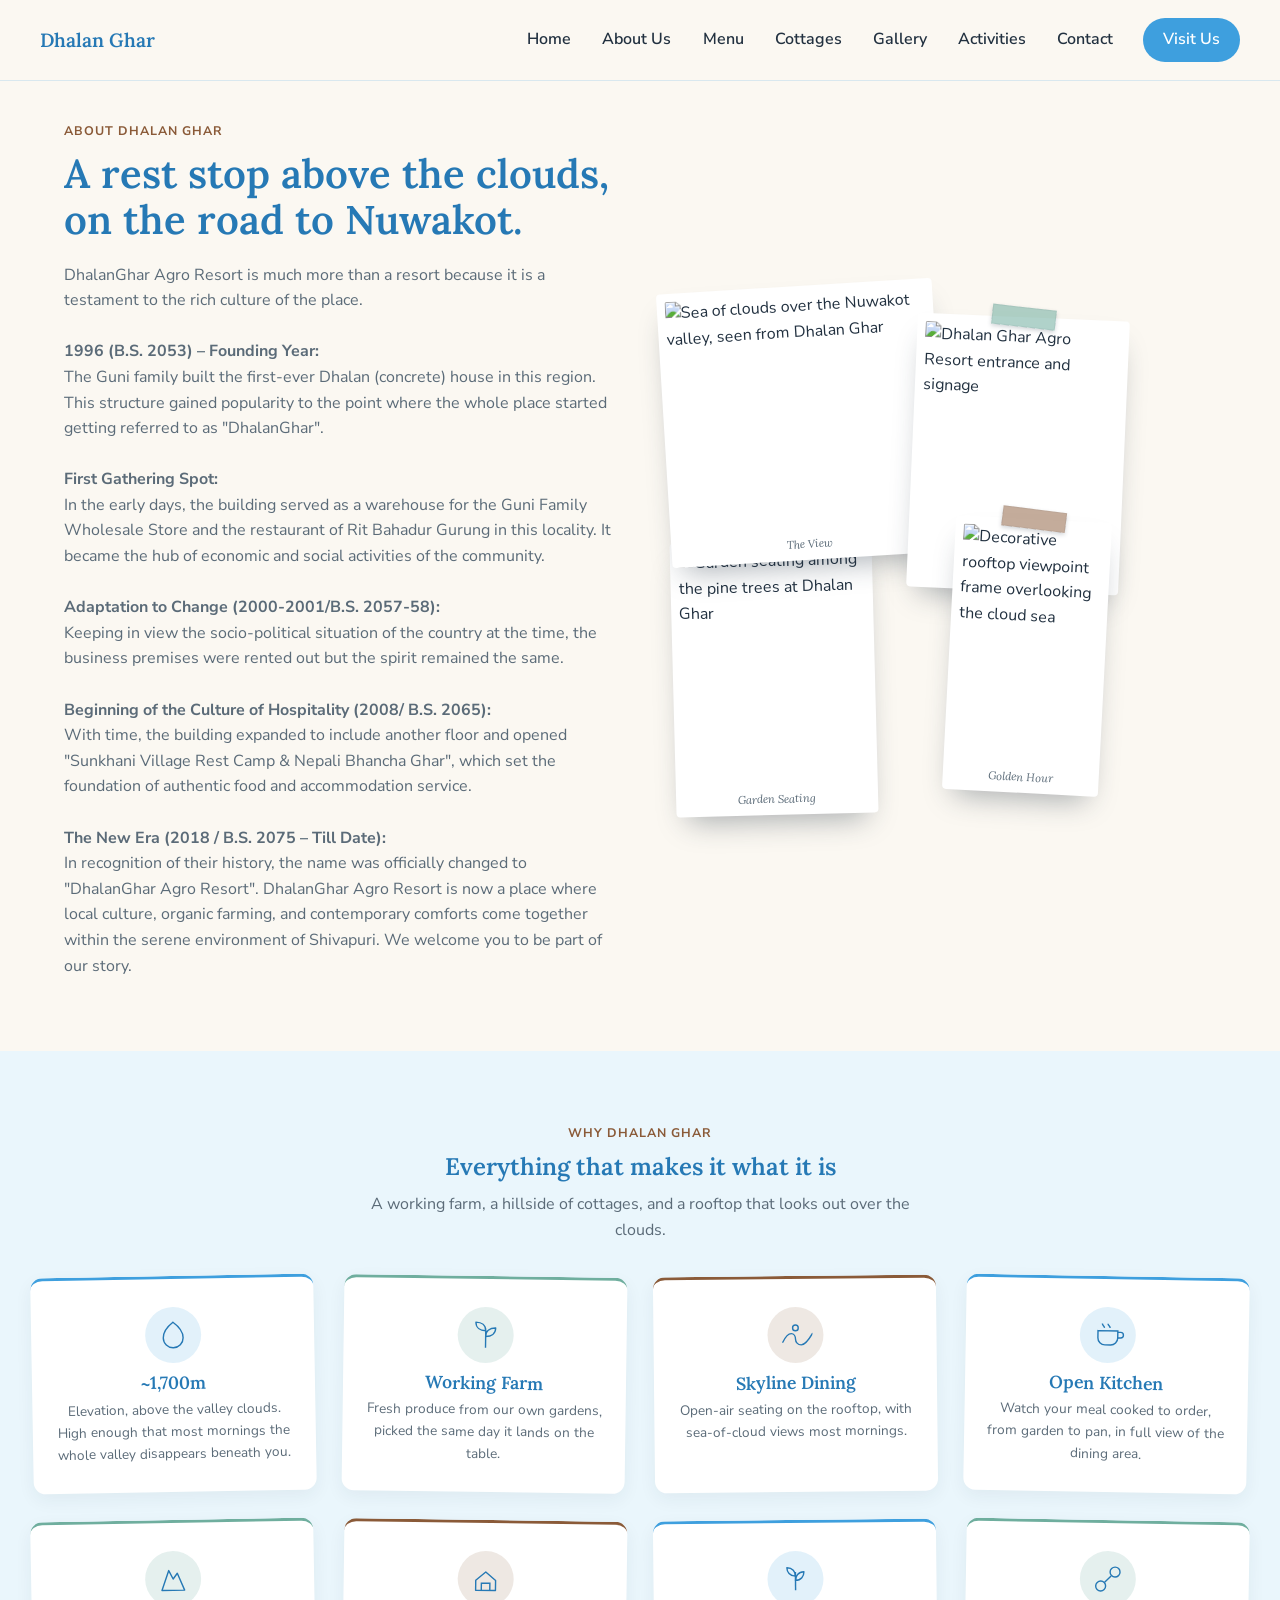
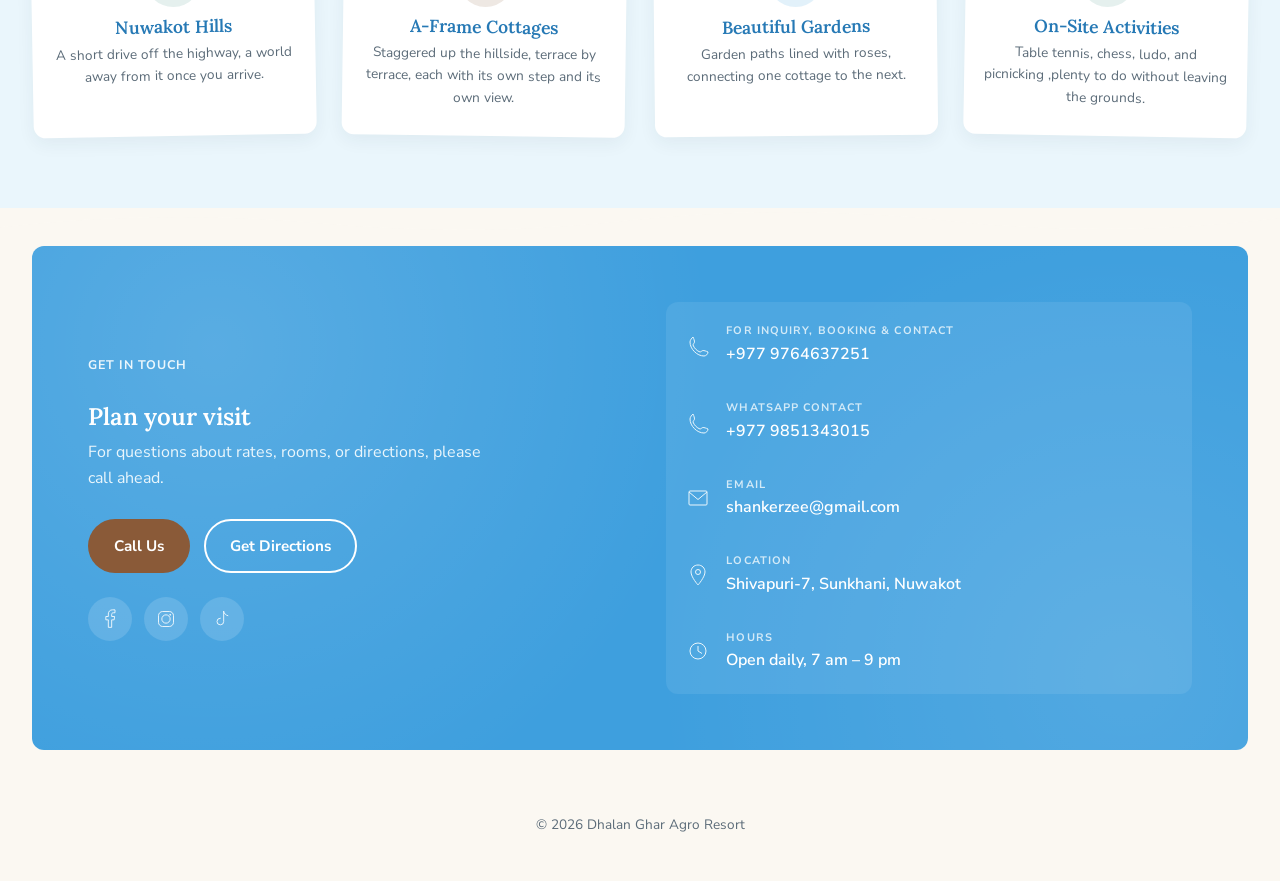
==== index_about.html @ e4ac4d20 "Add files via upload" ====
<!DOCTYPE html>
<html lang="en">
<head>
<meta charset="UTF-8">
<meta name="viewport" content="width=device-width, initial-scale=1.0">
<title>Dhalan Ghar Agro Resort</title>
<link rel="preconnect" href="https://fonts.googleapis.com">
<link rel="preconnect" href="https://fonts.gstatic.com" crossorigin>
<link href="https://fonts.googleapis.com/css2?family=Lora:ital,wght@0,500;0,600;1,500&family=Nunito+Sans:wght@400;500;600;700&display=swap" rel="stylesheet">
<link rel="stylesheet" href="style.css">
</head>
<body>

<header class="nav">
  <a href="index.html" class="nav__mark">Dhalan Ghar</a>

  <button class="nav__toggle" id="navToggle" aria-label="Toggle menu" aria-expanded="false" aria-controls="navLinks">
    <span></span><span></span><span></span>
  </button>

  <nav class="nav__links" id="navLinks">
   <a href="index.html">Home</a>
    <a href="index_about.html">About Us</a>
    <a href="index_menu.html">Menu</a>
    <a href="index_Cottages.html">Cottages</a>
    <a href="index_gallery.html">Gallery</a>
    <a href="index_act.html">Activities</a>
    <a href="index_contact.html">Contact</a>
    <a href="#contact" class="nav__cta">Visit Us</a>
  </nav>
</header>

<main id="top">

  <!-- ABOUT HERO -->
<section class="about-hero">
    <div class="about-hero__grid">
      <div class="about-hero__text">
        <p class="eyebrow eyebrow--dark">About Dhalan Ghar</p>
        <h1>A rest stop above the clouds, on the road to Nuwakot.</h1>
        <p>
          DhalanGhar Agro Resort is much more than a resort because it is a testament to the rich culture of the place.
<br><br>
<b>1996 (B.S. 2053) – Founding Year:</b><br>
                The Guni family built the first-ever Dhalan (concrete) house in this region. This structure gained popularity to the point where the whole place started getting referred to as "DhalanGhar".
<br><br>
<b>First Gathering Spot: </b><br>
                In the early days, the building served as a warehouse for the Guni Family Wholesale Store and the restaurant of Rit Bahadur Gurung in this locality. It became the hub of economic and social activities of the community.
<br><br>
<b>Adaptation to Change (2000-2001/B.S. 2057-58):</b><br>
                 Keeping in view the socio-political situation of the country at the time, the business premises were rented out but the spirit remained the same.
<br><br>
<b>Beginning of the Culture of Hospitality (2008/ B.S. 2065):</b><br>

                With time, the building expanded to include another floor and opened "Sunkhani Village Rest Camp & Nepali Bhancha Ghar", which set the foundation of authentic food and accommodation service.
<br><br>
<b>The New Era (2018 / B.S. 2075 – Till Date):</b><br>
In recognition of their history, the name was officially changed to "DhalanGhar Agro Resort".
DhalanGhar Agro Resort is now a place where local culture, organic farming, and contemporary comforts come together within the serene environment of Shivapuri. We welcome you to be part of our story.<br>
        </p>
      </div>


      <div class="polaroid-stack">
        <figure class="polaroid polaroid--1">
          <img src="images/about/hero-cloudsea.jpeg" alt="Sea of clouds over the Nuwakot valley, seen from Dhalan Ghar">
          <figcaption>The View</figcaption>
        </figure>
        <figure class="polaroid polaroid--2">
          <span class="polaroid__tape" aria-hidden="true"></span>
          <img src="images/about/entrance-signage.jpeg" alt="Dhalan Ghar Agro Resort entrance and signage">
          <figcaption>Since 2012</figcaption>
        </figure>
        <figure class="polaroid polaroid--3">
          <img src="images/about/garden-dining.jpeg" alt="Garden seating among the pine trees at Dhalan Ghar">
          <figcaption>Garden Seating</figcaption>
        </figure>
        <figure class="polaroid polaroid--4">
          <span class="polaroid__tape polaroid__tape--alt" aria-hidden="true"></span>
          <img src="images/about/rooftop-frame.jpeg" alt="Decorative rooftop viewpoint frame overlooking the cloud sea">
          <figcaption>Golden Hour</figcaption>
        </figure>
      </div>
    </div>
  </section>

  <!-- HIGHLIGHTS -->
  <section class="about-highlights">
    <div class="section__head">
      <p class="eyebrow eyebrow--dark">Why Dhalan Ghar</p>
      <h2>Everything that makes it what it is</h2>
      <p>A working farm, a hillside of cottages, and a rooftop that looks out over the clouds.</p>
    </div>
    <div class="about-highlights__grid">
      <div class="about-highlight" style="transform: rotate(-1deg); border-top: 3px solid var(--sky);">
        <div style="width: 56px; height: 56px; border-radius: 50%; background: rgba(62,159,222,0.15); display: flex; align-items: center; justify-content: center; margin: 0 auto 0.6rem;">
        <svg viewBox="0 0 48 48" style="margin: 0;"><path d="M24 6c8 6 14 14 14 22a14 14 0 0 1-28 0c0-8 6-16 14-22z" fill="none" stroke="currentColor" stroke-width="2"/></svg>
        </div>
        <h3>~1,700m</h3>
        <p>Elevation, above the valley clouds. High enough that most mornings the whole valley disappears beneath you.</p>
      </div>
      <div class="about-highlight" style="transform: rotate(0.8deg); border-top: 3px solid var(--mint);">
        <div style="width: 56px; height: 56px; border-radius: 50%; background: rgba(111,174,158,0.18); display: flex; align-items: center; justify-content: center; margin: 0 auto 0.6rem;">
        <svg viewBox="0 0 48 48" style="margin: 0;"><path d="M24 42V18M24 18c0-8-6-12-14-12 0 8 6 12 14 12zM24 26c0-8 6-12 14-12 0 8-6 12-14 12z" fill="none" stroke="currentColor" stroke-width="2" stroke-linejoin="round"/></svg>
        </div>
        <h3>Working Farm</h3>
        <p>Fresh produce from our own gardens, picked the same day it lands on the table.</p>
      </div>
      <div class="about-highlight" style="transform: rotate(-0.6deg); border-top: 3px solid var(--wood);">
        <div style="width: 56px; height: 56px; border-radius: 50%; background: rgba(138,90,56,0.14); display: flex; align-items: center; justify-content: center; margin: 0 auto 0.6rem;">
        <svg viewBox="0 0 48 48" style="margin: 0;"><path d="M6 34c4-8 8-12 12-12s6 4 6 8 3 8 8 8 10-6 16-16" fill="none" stroke="currentColor" stroke-width="2" stroke-linecap="round"/><circle cx="24" cy="14" r="4" fill="none" stroke="currentColor" stroke-width="2"/></svg>
        </div>
        <h3>Skyline Dining</h3>
        <p>Open-air seating on the rooftop, with sea-of-cloud views most mornings.</p>
      </div>
      <div class="about-highlight" style="transform: rotate(1deg); border-top: 3px solid var(--sky);">
        <div style="width: 56px; height: 56px; border-radius: 50%; background: rgba(62,159,222,0.15); display: flex; align-items: center; justify-content: center; margin: 0 auto 0.6rem;">
        <svg viewBox="0 0 48 48" style="margin: 0;"><path d="M10 18h28v10a10 10 0 0 1-10 10h-8a10 10 0 0 1-10-10V18z" fill="none" stroke="currentColor" stroke-width="2"/><path d="M38 20h4a4 4 0 0 1 0 8h-4" fill="none" stroke="currentColor" stroke-width="2"/><path d="M16 8c0 3 3 3 3 6M24 8c0 3 3 3 3 6" stroke="currentColor" stroke-width="2" fill="none"/></svg>
        </div>
        <h3>Open Kitchen</h3>
        <p>Watch your meal cooked to order, from garden to pan, in full view of the dining area.</p>
      </div>
      <div class="about-highlight" style="transform: rotate(-1deg); border-top: 3px solid var(--mint);">
        <div style="width: 56px; height: 56px; border-radius: 50%; background: rgba(111,174,158,0.18); display: flex; align-items: center; justify-content: center; margin: 0 auto 0.6rem;">
        <svg viewBox="0 0 48 48" style="margin: 0;"><path d="M8 40 L18 12 L24 24 L30 16 L40 40z" fill="none" stroke="currentColor" stroke-width="2" stroke-linejoin="round"/></svg>
        </div>
        <h3>Nuwakot Hills</h3>
        <p>A short drive off the highway, a world away from it once you arrive.</p>
      </div>
      <div class="about-highlight" style="transform: rotate(0.8deg); border-top: 3px solid var(--wood);">
        <div style="width: 56px; height: 56px; border-radius: 50%; background: rgba(138,90,56,0.14); display: flex; align-items: center; justify-content: center; margin: 0 auto 0.6rem;">
        <svg viewBox="0 0 48 48" style="margin: 0;"><path d="M10 40V26L24 14l14 12v14z" fill="none" stroke="currentColor" stroke-width="2" stroke-linejoin="round"/><path d="M18 40v-10h12v10" fill="none" stroke="currentColor" stroke-width="2"/></svg>
        </div>
        <h3>A-Frame Cottages</h3>
        <p>Staggered up the hillside, terrace by terrace, each with its own step and its own view.</p>
      </div>
      <div class="about-highlight" style="transform: rotate(-0.6deg); border-top: 3px solid var(--sky);">
        <div style="width: 56px; height: 56px; border-radius: 50%; background: rgba(62,159,222,0.15); display: flex; align-items: center; justify-content: center; margin: 0 auto 0.6rem;">
        <svg viewBox="0 0 48 48" style="margin: 0;"><path d="M24 40c0-10 0-18 0-26" fill="none" stroke="currentColor" stroke-width="2"/><path d="M24 20c-8 0-12-6-12-12 8 0 12 6 12 12zM24 26c8 0 12-6 12-12-8 0-12 6-12 12z" fill="none" stroke="currentColor" stroke-width="2" stroke-linejoin="round"/></svg>
        </div>
        <h3>Beautiful Gardens</h3>
        <p>Garden paths lined with roses, connecting one cottage to the next.</p>
      </div>
      <div class="about-highlight" style="transform: rotate(1deg); border-top: 3px solid var(--mint);">
        <div style="width: 56px; height: 56px; border-radius: 50%; background: rgba(111,174,158,0.18); display: flex; align-items: center; justify-content: center; margin: 0 auto 0.6rem;">
        <svg viewBox="0 0 48 48" style="margin: 0;"><circle cx="14" cy="34" r="7" fill="none" stroke="currentColor" stroke-width="2"/><circle cx="34" cy="14" r="7" fill="none" stroke="currentColor" stroke-width="2"/><line x1="19.5" y1="28.5" x2="28.5" y2="19.5" stroke="currentColor" stroke-width="2"/></svg>
        </div>
        <h3>On-Site Activities</h3>
        <p>Table tennis, chess, ludo, and picnicking ,plenty to do without leaving the grounds.</p>
      </div>
    </div>
  </section>

  <!-- FEATURE -->
  

  <div class="divider" aria-hidden="true">
    <svg viewBox="0 0 1200 60" preserveAspectRatio="none">
      <path d="M0,60 L0,32 Q150,4 300,26 Q450,48 600,20 Q750,-4 900,24 Q1050,48 1200,18 L1200,60 Z"/>
    </svg>
  </div>

  <!-- CONTACT -->
 <section class="contact" id="contact">
    <div class="contact__inner">
      <div class="contact__intro">
        <p class="eyebrow">Get in Touch</p>
        <h2>Plan your visit</h2>
        <p>For questions about rates, rooms, or directions, please call ahead.</p>
        <div class="contact__ctas">
          <a href="tel:+9779764637251" class="btn btn--primary">Call Us</a>
          <a href="https://www.google.com/maps/search/?api=1&query=Dhalan+Ghar+Agro+Resort+Nuwakot+Nepal" class="btn btn--secondary" target="_blank" rel="noopener">Get Directions</a>
        </div>
        <div class="contact__socials">
          <a class="contact__social" href="https://www.facebook.com/p/DhalanGhar-Agro-Resort-100063863842197/" target="_blank" rel="noopener" aria-label="Facebook">
            <svg viewBox="0 0 48 48"><path d="M28 44V26h6l1-8h-7v-5c0-2 1-4 4-4h4V2h-6c-6 0-10 4-10 10v6h-6v8h6v18z" fill="none" stroke="currentColor" stroke-width="2" stroke-linejoin="round"/></svg>
          </a>
          <a class="contact__social" href="https://www.instagram.com/dhalangharagroresort/" target="_blank" rel="noopener" aria-label="Instagram">
            <svg viewBox="0 0 48 48"><rect x="6" y="6" width="36" height="36" rx="10" fill="none" stroke="currentColor" stroke-width="2"/><circle cx="24" cy="24" r="10" fill="none" stroke="currentColor" stroke-width="2"/><circle cx="34" cy="14" r="2" fill="currentColor"/></svg>
          </a>
          <a class="contact__social" href="https://www.tiktok.com/@dhalanghar.agro.r" target="_blank" rel="noopener" aria-label="TikTok">
            <svg viewBox="0 0 48 48"><path d="M28 6v24a8 8 0 1 1-8-8" fill="none" stroke="currentColor" stroke-width="2" stroke-linecap="round"/><path d="M28 6c1 5 5 9 10 10" fill="none" stroke="currentColor" stroke-width="2" stroke-linecap="round"/></svg>
          </a>
        </div>
      </div>

      <div class="contact__details">
        <a class="contact__row" href="tel:+9779764637251">
          <svg viewBox="0 0 48 48"><path d="M14 8c2 4 3 8 3 10s-3 4-3 6c2 6 8 12 14 14 2 0 4-3 6-3s6 1 10 3c0 4-4 8-8 8-14 0-28-14-28-28 0-4 4-8 6-10z" fill="none" stroke="currentColor" stroke-width="2" stroke-linejoin="round"/></svg>
          <div><span>For inquiry, Booking & Contact</span>+977 9764637251</div>
        </a>
        <a class="contact__row" href="tel:+9779851343015">
          <svg viewBox="0 0 48 48"><path d="M14 8c2 4 3 8 3 10s-3 4-3 6c2 6 8 12 14 14 2 0 4-3 6-3s6 1 10 3c0 4-4 8-8 8-14 0-28-14-28-28 0-4 4-8 6-10z" fill="none" stroke="currentColor" stroke-width="2" stroke-linejoin="round"/></svg>
          <div><span>Whatsapp Contact</span>+977 9851343015</div>
        </a>
        <a class="contact__row" href="mailto:shankerzee@gmail.com">
          <svg viewBox="0 0 48 48"><rect x="6" y="10" width="36" height="28" rx="2" fill="none" stroke="currentColor" stroke-width="2"/><path d="M6 12l18 15L42 12" fill="none" stroke="currentColor" stroke-width="2"/></svg>
          <div><span>Email</span>shankerzee@gmail.com</div>
        </a>
        <div class="contact__row contact__row--static">
          <svg viewBox="0 0 48 48"><path d="M24 4c-8 0-14 6-14 14 0 10 14 26 14 26s14-16 14-26c0-8-6-14-14-14z" fill="none" stroke="currentColor" stroke-width="2"/><circle cx="24" cy="18" r="5" fill="none" stroke="currentColor" stroke-width="2"/></svg>
          <div><span>Location</span>Shivapuri-7, Sunkhani, Nuwakot</div>
        </div>
        <div class="contact__row contact__row--static">
          <svg viewBox="0 0 48 48"><circle cx="24" cy="24" r="16" fill="none" stroke="currentColor" stroke-width="2"/><path d="M24 14v10l8 5" fill="none" stroke="currentColor" stroke-width="2"/></svg>
          <div><span>Hours</span>Open daily, 7 am – 9 pm</div>
        </div>
      </div>
    </div>
  </section> 

</main>

<footer class="footer">
  <p>© 2026 Dhalan Ghar Agro Resort</p>
</footer>

<script src="script.js"></script>
</body>
</html>
---- style.css ----
/* =========================================================
   Dhalan Ghar — Homepage
   Palette lifted from the rooftop terrace photo: open sky
   blue, cloud white, mint-teal railings, warm wood tones.
   Mobile-first.
   ========================================================= */

:root {
  --sky: #3E9FDE;
  --sky-deep: #2679B5;
  --sky-pale: #EAF6FC;
  --mint: #6FAE9E;
  --mint-deep: #558C7E;
  --wood: #8A5A38;
  --cloud: #FFFFFF;
  --cream: #FBF8F2;
  --ink: #223140;
  --ink-soft: #5B6B78;
  --mist: #E7F1F0;

  --font-display: "Lora", serif;
  --font-body: "Nunito Sans", sans-serif;

  --radius: 12px;
  --gap: 1.5rem;
  --maxw: 76rem;
}

* { box-sizing: border-box; }

html { scroll-behavior: smooth; }

@media (prefers-reduced-motion: reduce) {
  html { scroll-behavior: auto; }
  * { animation-duration: 0.01ms !important; transition-duration: 0.01ms !important; }
}

body {
  margin: 0;
  background: var(--cream);
  color: var(--ink);
  font-family: var(--font-body);
  line-height: 1.6;
  -webkit-font-smoothing: antialiased;
}

img { max-width: 100%; display: block; }
a { color: inherit; }

h1, h2, h3 {
  font-family: var(--font-display);
  font-weight: 600;
  color: var(--sky-deep);
  margin: 0 0 0.5em;
  line-height: 1.15;
}

p { margin: 0 0 1em; color: var(--ink-soft); }

.eyebrow {
  font-family: var(--font-body);
  font-size: 0.78rem;
  font-weight: 700;
  letter-spacing: 0.08em;
  text-transform: uppercase;
  color: var(--mint-deep);
  margin: 0 0 0.6rem;
}

.eyebrow--dark { color: var(--wood); }

/* =========================================================
   Buttons — generous tap targets for mobile
   ========================================================= */

.btn {
  display: inline-flex;
  align-items: center;
  justify-content: center;
  min-height: 48px;
  padding: 0.8rem 1.5rem;
  border-radius: 999px;
  font-family: var(--font-body);
  font-weight: 700;
  font-size: 0.95rem;
  text-decoration: none;
  border: 2px solid transparent;
  cursor: pointer;
  transition: transform 0.18s ease, background 0.18s ease, border-color 0.18s ease, color 0.18s ease;
}

.btn--primary {
  background: var(--sky);
  color: var(--cloud);
}
.btn--primary:hover { background: var(--sky-deep); transform: translateY(-2px); }

.btn--secondary {
  background: transparent;
  color: var(--sky-deep);
  border-color: var(--sky);
}
.btn--secondary:hover { background: var(--sky); color: var(--cloud); }

/* =========================================================
   Nav — mobile-first (stacked drawer), expands at desktop
   ========================================================= */

.nav {
  position: sticky;
  top: 0;
  z-index: 50;
  display: flex;
  align-items: center;
  justify-content: space-between;
  padding: 1rem 1.25rem;
  background: var(--cream);
  border-bottom: 1px solid rgba(62, 159, 222, 0.18);
}

.nav__mark {
  font-family: var(--font-display);
  font-weight: 600;
  font-size: 1.2rem;
  color: var(--sky-deep);
  text-decoration: none;
}

.nav__toggle {
  display: flex;
  flex-direction: column;
  justify-content: center;
  gap: 5px;
  width: 44px;
  height: 44px;
  background: none;
  border: none;
  cursor: pointer;
  padding: 0;
}

.nav__toggle span {
  width: 24px;
  height: 2px;
  background: var(--sky-deep);
  border-radius: 2px;
  margin: 0 auto;
  transition: transform 0.25s ease, opacity 0.25s ease;
}

.nav__toggle[aria-expanded="true"] span:nth-child(1) { transform: translateY(7px) rotate(45deg); }
.nav__toggle[aria-expanded="true"] span:nth-child(2) { opacity: 0; }
.nav__toggle[aria-expanded="true"] span:nth-child(3) { transform: translateY(-7px) rotate(-45deg); }

.nav__links {
  position: fixed;
  top: 65px;
  left: 0;
  right: 0;
  background: var(--cream);
  border-bottom: 1px solid rgba(62, 159, 222, 0.18);
  display: flex;
  flex-direction: column;
  padding: 0.5rem 1.25rem 1.25rem;
  gap: 0.25rem;
  transform: translateY(-8px);
  opacity: 0;
  pointer-events: none;
  transition: transform 0.25s ease, opacity 0.25s ease;
}

.nav__links.is-open {
  transform: translateY(0);
  opacity: 1;
  pointer-events: auto;
}

.nav__links a {
  text-decoration: none;
  color: var(--ink);
  font-weight: 600;
  padding: 0.75rem 0.25rem;
  border-bottom: 1px solid rgba(62, 159, 222, 0.1);
}

.nav__cta {
  margin-top: 0.5rem;
  text-align: center;
  background: var(--sky);
  color: var(--cloud) !important;
  border-radius: 999px;
  border-bottom: none !important;
  padding: 0.85rem !important;
}

/* =========================================================
   Section base
   ========================================================= */

section {
  padding: 3rem 1.25rem;
}

.section__head {
  max-width: 34rem;
  margin: 0 auto 2rem;
  text-align: center;
}

/* =========================================================
   Hero
   ========================================================= */

.hero {
  position: relative;
  min-height: 78vh;
  display: flex;
  align-items: flex-end;
  overflow: hidden;
}

.hero__img {
  position: absolute;
  inset: 0;
  width: 100%;
  height: 100%;
  object-fit: cover;
  object-position: 60% 55%;
}

.hero__scrim {
  position: absolute;
  inset: 0;
  background: linear-gradient(180deg, rgba(34,49,64,0.1) 0%, rgba(34,49,64,0.25) 50%, rgba(20,36,48,0.82) 100%);
}

.hero__content {
  position: relative;
  z-index: 1;
  padding: 2rem 1.25rem 3rem;
  max-width: 40rem;
  margin: 0 auto;
  width: 100%;
  text-align: center;
}

.hero .eyebrow { color: var(--sky-pale); }

.hero h1 {
  color: var(--cloud);
  font-size: clamp(2rem, 8vw, 3.2rem);
  margin-bottom: 0.6rem;
}

.hero__sub {
  color: var(--sky-pale);
  font-size: 1.02rem;
  margin-bottom: 1.75rem;
}

.hero__ctas {
  display: flex;
  flex-direction: column;
  gap: 0.75rem;
}

.hero .btn--secondary {
  color: var(--cloud);
  border-color: var(--cloud);
}
.hero .btn--secondary:hover { background: var(--cloud); color: var(--sky-deep); }

/* =========================================================
   Divider — soft ridge line between hero and about
   ========================================================= */

.divider {
  line-height: 0;
  margin-top: -2px;
}

.divider svg {
  width: 100%;
  height: 40px;
  display: block;
}

.divider path { fill: var(--cream); }

/* =========================================================
   About
   ========================================================= */

.about {
  max-width: 42rem;
  margin: 0 auto;
  text-align: center;
}

.about__lede {
  font-family: var(--font-display);
  font-style: italic;
  font-size: 1.3rem;
  color: var(--sky-deep);
}

.about__body { font-size: 1rem; }

/* =========================================================
   Grounds gallery
   ========================================================= */

.grounds {
  background: var(--mist);
  max-width: var(--maxw);
  margin: 0 auto;
  border-radius: var(--radius);
}

.grounds__gallery {
  display: grid;
  grid-template-columns: 1fr;
  gap: 0.75rem;
}

.grounds__img {
  border-radius: var(--radius);
  overflow: hidden;
  box-shadow: 0 8px 24px -12px rgba(34, 49, 64, 0.2);
  height: 220px;
}

.grounds__img img { width: 100%; height: 100%; object-fit: cover; }

/* =========================================================
   Activities
   ========================================================= */

.activities {
  max-width: var(--maxw);
  margin: 0 auto;
}

.activities__grid {
  display: grid;
  grid-template-columns: repeat(2, 1fr);
  gap: 1rem;
}

.activity {
  background: var(--sky-pale);
  border-radius: var(--radius);
  padding: 1.5rem 1rem;
  text-align: center;
  transition: transform 0.2s ease, background 0.2s ease;
}

.activity:hover { transform: translateY(-3px); background: #DCEEF9; }

.activity svg {
  width: 30px;
  height: 30px;
  color: var(--wood);
  margin-bottom: 0.75rem;
}

.activity h3 { font-size: 1rem; margin: 0; color: var(--sky-deep); }

/* =========================================================
   Contact
   ========================================================= */

.contact {
  background: var(--sky);
  background-image: radial-gradient(circle at 15% 20%, rgba(255,255,255,0.14), transparent 45%),
                     radial-gradient(circle at 90% 85%, rgba(255,255,255,0.1), transparent 40%);
  border-radius: var(--radius);
  max-width: var(--maxw);
  margin: 0 auto 2rem;
  padding: 2.5rem 1.5rem;
}

.contact__inner {
  display: flex;
  flex-direction: column;
  gap: 2.5rem;
}

.contact .eyebrow { color: var(--sky-pale); }
.contact h2 { color: var(--cloud); margin-bottom: 0.6rem; }
.contact__intro > p { color: var(--sky-pale); max-width: 26rem; margin-bottom: 1.75rem; }

.contact__ctas {
  display: flex;
  flex-wrap: wrap;
  gap: 0.85rem;
}

.contact .btn--secondary {
  color: var(--cloud);
  border-color: var(--cloud);
}
.contact .btn--secondary:hover { background: var(--cloud); color: var(--sky-deep); }

.contact__details {
  display: flex;
  flex-direction: column;
  gap: 0.4rem;
  background: rgba(255, 255, 255, 0.08);
  border-radius: var(--radius);
  padding: 0.4rem;
}

.contact__row {
  display: flex;
  align-items: center;
  gap: 1rem;
  padding: 0.85rem 0.9rem;
  border-radius: 8px;
  text-decoration: none;
  color: var(--cloud);
  transition: background 0.2s ease;
}

a.contact__row:hover { background: rgba(255, 255, 255, 0.12); }

.contact__row--static { cursor: default; }

.contact__row svg {
  width: 24px;
  height: 24px;
  flex: none;
  color: var(--sky-pale);
}

.contact__row div { font-weight: 600; }

.contact__row span {
  display: block;
  font-size: 0.68rem;
  letter-spacing: 0.1em;
  text-transform: uppercase;
  color: var(--sky-pale);
  font-weight: 700;
  margin-bottom: 0.15rem;
  opacity: 0.85;
}

.contact .btn--primary {
  background: var(--wood);
}
.contact .btn--primary:hover { background: #714a2d; }

/* =========================================================
   Footer
   ========================================================= */

.footer {
  text-align: center;
  padding: 2rem 1.25rem;
  color: var(--ink-soft);
  font-size: 0.85rem;
}

/* =========================================================
   Tablet and up
   ========================================================= */

@media (min-width: 768px) {
  section { padding: 4.5rem 2rem; }

  .nav { padding: 1.1rem 2.5rem; }

  .nav__toggle { display: none; }

  .nav__links {
    position: static;
    flex-direction: row;
    align-items: center;
    background: transparent;
    border: none;
    padding: 0;
    gap: 1.75rem;
    transform: none;
    opacity: 1;
    pointer-events: auto;
  }

  .nav__links a {
    border-bottom: none;
    padding: 0.4rem 0.1rem;
    position: relative;
  }

  .nav__links a:not(.nav__cta)::after {
    content: "";
    position: absolute;
    left: 0;
    bottom: -2px;
    width: 0;
    height: 2px;
    background: var(--wood);
    transition: width 0.25s ease;
  }

  .nav__links a:not(.nav__cta):hover::after { width: 100%; }

  .nav__cta { margin-top: 0; padding: 0.6rem 1.25rem !important; }

  .hero { min-height: 88vh; }
  .hero__content { text-align: left; padding-bottom: 4.5rem; }
  .hero__ctas { flex-direction: row; }

  .about__grid {
    display: grid;
    grid-template-columns: 1fr 1.3fr;
    gap: 3rem;
    text-align: left;
    align-items: center;
  }
  .about { max-width: var(--maxw); text-align: left; }
  .about__lede { font-size: 1.6rem; }

  .grounds__gallery {
    grid-template-columns: 1.2fr 1fr 1fr;
    grid-template-rows: 1fr 1fr;
  }
  .grounds__img--tall { grid-row: span 2; height: auto; }
  .grounds__img { height: 100%; }

  .activities__grid { grid-template-columns: repeat(5, 1fr); }

  .contact { padding: 3.5rem; }

  .contact__inner {
    flex-direction: row;
    align-items: center;
    gap: 4rem;
  }

  .contact__intro { flex: 1; }

  .contact__details {
    flex: 1;
    gap: 0.25rem;
  }
}

/* =========================================================
   Desktop
   ========================================================= */

@media (min-width: 1100px) {
  .hero__content { max-width: 32rem; margin: 0; margin-left: 4rem; }
}

/* =========================================================
   Added for the Cottages page — new sections only.
   Nothing above this line has been modified.
   ========================================================= */

.btn--sm {
  min-height: 40px;
  padding: 0.5rem 1.1rem;
  font-size: 0.85rem;
}

/* Cottages (room cards) */

.cottages {
  max-width: var(--maxw);
  margin: 0 auto;
}

.cottage__grid {
  display: flex;
  flex-direction: column;
  gap: var(--gap);
}

.cottage-card {
  background: #fff;
  border-radius: var(--radius);
  overflow: hidden;
  box-shadow: 0 8px 24px -12px rgba(34, 49, 64, 0.18);
}

.cottage-card__img { height: 200px; }
.cottage-card__img img { width: 100%; height: 100%; object-fit: cover; }

.cottage-card h3,
.cottage-card > p,
.cottage-card__foot {
  padding-left: 1.25rem;
  padding-right: 1.25rem;
}

.cottage-card h3 { margin-top: 1.1rem; font-size: 1.2rem; }

.cottage-card__meta {
  font-size: 0.8rem;
  font-weight: 700;
  letter-spacing: 0.03em;
  color: var(--mint-deep);
  margin-bottom: 0.5rem;
}

.cottage-card__foot {
  display: flex;
  align-items: center;
  justify-content: space-between;
  margin-top: 1rem;
  padding-bottom: 1.25rem;
  padding-top: 1rem;
  border-top: 1px dashed rgba(34, 49, 64, 0.15);
}

.price {
  font-family: var(--font-display);
  font-weight: 700;
  font-size: 1.05rem;
  color: var(--ink);
}
.price small {
  font-family: var(--font-body);
  font-weight: 400;
  font-size: 0.72rem;
  color: var(--ink-soft);
}

.cottage-card__amenities {
  display: flex;
  flex-wrap: wrap;
  gap: 0.4rem;
  list-style: none;
  margin: 0 0 1rem;
  padding: 0 1.25rem;
}

.cottage-card__amenities li {
  font-size: 0.72rem;
  font-weight: 700;
  letter-spacing: 0.02em;
  color: var(--mint-deep);
  background: var(--sky-pale);
  border-radius: 999px;
  padding: 0.3rem 0.7rem;
}

.cottage-card__actions {
  display: flex;
  gap: 0.5rem;
}

/* Inside the Cottages */

.inside {
  background: var(--mist);
  max-width: var(--maxw);
  margin: 0 auto;
  border-radius: var(--radius);
}

.inside__layout {
  display: flex;
  flex-direction: column;
  gap: 1.5rem;
}

.inside__photo {
  height: 220px;
  border-radius: var(--radius);
  border: 2px dashed rgba(34, 49, 64, 0.25);
  display: flex;
  align-items: center;
  justify-content: center;
  text-align: center;
  padding: 1rem;
  background: rgba(255, 255, 255, 0.4);
}

.inside__photo span {
  font-size: 0.85rem;
  font-weight: 700;
  color: var(--ink-soft);
  letter-spacing: 0.02em;
}

.inside__list {
  display: flex;
  flex-direction: column;
  gap: 1.25rem;
}

.inside-item {
  display: flex;
  gap: 1rem;
  align-items: flex-start;
}

.inside-item svg {
  width: 30px;
  height: 30px;
  flex: none;
  color: var(--wood);
  margin-top: 0.15rem;
}

.inside-item h3 { font-size: 1rem; margin-bottom: 0.2rem; }
.inside-item p { font-size: 0.9rem; margin-bottom: 0; }

/* Tablet and up */

@media (min-width: 768px) {
  .cottage__grid { flex-direction: row; }
  .cottage-card { flex: 1; }

  .inside__layout {
    flex-direction: row;
    align-items: stretch;
    gap: 3rem;
  }
  .inside__photo { flex: 1; height: auto; min-height: 320px; }
  .inside__list { flex: 1; justify-content: center; }
}

/* =========================================================
   Added for the Gallery page — new sections only.
   Nothing above this line has been modified.
   ========================================================= */

.gallery {
  max-width: var(--maxw);
  margin: 0 auto;
  padding-top: 6rem;
}

.gallery__category {
  margin-bottom: 3rem;
}

.gallery__category:last-child {
  margin-bottom: 0;
}

.gallery__category-head {
  text-align: center;
  margin-bottom: 0.5rem;
}

.gallery__category-head h3 {
  font-size: 1.3rem;
  margin-bottom: 0;
}

.gallery .section__head { margin-bottom: 3rem; }

.gallery__board {
  display: flex;
  flex-wrap: wrap;
  justify-content: center;
  gap: 2.5rem 1.5rem;
  padding: 1rem 0.5rem 2rem;
}

.polaroid {
  position: relative;
  width: clamp(250px, 46vw, 320px);
  background: #fff;
  padding: 12px 12px 40px;
  border: none;
  border-radius: 2px;
  box-shadow: 0 12px 22px -8px rgba(34, 49, 64, 0.28);
  cursor: pointer;
  transition: transform 0.3s ease, box-shadow 0.3s ease;
}

.polaroid img {
  display: block;
  width: 100%;
  height: 240px;
  object-fit: cover;
}

.polaroid:nth-child(5n+1) { transform: rotate(-3.5deg); }
.polaroid:nth-child(5n+2) { transform: rotate(2.5deg); }
.polaroid:nth-child(5n+3) { transform: rotate(-1.5deg); }
.polaroid:nth-child(5n+4) { transform: rotate(3deg); }
.polaroid:nth-child(5n+5) { transform: rotate(-2deg); }

.polaroid:hover,
.polaroid:focus-visible {
  transform: rotate(0deg) translateY(-8px) scale(1.03);
  box-shadow: 0 26px 40px -14px rgba(34, 49, 64, 0.38);
  z-index: 5;
}

.polaroid__tape {
  position: absolute;
  top: -12px;
  left: 50%;
  width: 64px;
  height: 22px;
  background: rgba(255, 255, 255, 0.55);
  border: 1px solid rgba(34, 49, 64, 0.06);
  box-shadow: 0 2px 5px rgba(34, 49, 64, 0.15);
  transform: translateX(-50%) rotate(-3deg);
}

.polaroid:nth-child(even) .polaroid__tape { transform: translateX(-50%) rotate(4deg); }

.polaroid__caption {
  position: absolute;
  bottom: 8px;
  left: 0;
  right: 0;
  text-align: center;
  font-family: var(--font-display);
  font-style: italic;
  font-size: 0.85rem;
  color: var(--ink-soft);
}

.polaroid--placeholder {
  display: flex;
  flex-direction: column;
  align-items: center;
  justify-content: center;
  height: 240px;
  cursor: default;
  border: 2px dashed rgba(34, 49, 64, 0.2);
  box-shadow: none;
}

.polaroid--placeholder-lg {
  width: clamp(280px, 70vw, 480px);
}

.polaroid--placeholder:hover { transform: rotate(-1deg); box-shadow: none; }

.polaroid__plus {
  font-family: var(--font-display);
  font-size: 2rem;
  color: rgba(34, 49, 64, 0.25);
  line-height: 1;
}

@media (min-width: 768px) {
  .gallery { padding-top: 7rem; }
}

/* Lightbox — true fullscreen view on click */

.lightbox {
  position: fixed;
  inset: 0;
  z-index: 100;
  background: rgba(15, 20, 26, 0.96);
  display: flex;
  align-items: center;
  justify-content: center;
  padding: 1rem;
  opacity: 0;
  pointer-events: none;
  transition: opacity 0.3s ease;
}

.lightbox.is-open {
  opacity: 1;
  pointer-events: auto;
}

.lightbox__img {
  max-width: 96vw;
  max-height: 96vh;
  width: auto;
  height: auto;
  border-radius: 2px;
  box-shadow: 0 30px 70px rgba(0,0,0,0.5);
  transform: scale(0.94);
  transition: transform 0.3s ease;
}

.lightbox.is-open .lightbox__img {
  transform: scale(1);
}

.lightbox__close {
  position: fixed;
  top: 1.25rem;
  right: 1.25rem;
  width: 48px;
  height: 48px;
  border-radius: 50%;
  border: none;
  background: rgba(255,255,255,0.12);
  color: #fff;
  font-size: 1.8rem;
  line-height: 1;
  cursor: pointer;
  transition: background 0.2s ease;
  z-index: 101;
}

.lightbox__close:hover { background: rgba(255,255,255,0.25); }

@media (min-width: 768px) {
  .lightbox__img { max-width: 90vw; max-height: 90vh; }
}

/* =========================================================
   Smaller villa cards — new overrides only, existing rules
   above are untouched.
   ========================================================= */

.cottage-card__img { height: 150px; }

.cottage-card h3 { font-size: 1.05rem; margin-top: 0.9rem; }

.cottage-card > p { font-size: 0.88rem; }

.cottage-card__meta { font-size: 0.72rem; }

.cottage-card__amenities { padding: 0 1rem; gap: 0.3rem; margin-bottom: 0.8rem; }
.cottage-card__amenities li { font-size: 0.65rem; padding: 0.25rem 0.55rem; }

.cottage-card h3,
.cottage-card > p,
.cottage-card__foot { padding-left: 1rem; padding-right: 1rem; }

.cottage-card__foot { padding-top: 0.75rem; padding-bottom: 1rem; margin-top: 0.75rem; }

.price { font-size: 0.92rem; }

@media (min-width: 768px) {
  .cottage__grid { justify-content: center; }
  .cottage-card { flex: 0 1 300px; }
}

/* =========================================================
   Page Hero — used on interior pages (About, Cottages,
   Gallery, Activities). Shorter than the homepage hero, with
   the title pinned bottom-left over the photo. New rules only,
   nothing above this line has been modified.
   ========================================================= */

.page-hero {
  position: relative;
  height: 60vh;
  min-height: 380px;
  display: flex;
  align-items: flex-end;
  justify-content: center;
  overflow: hidden;
}

.page-hero__img {
  position: absolute;
  inset: 0;
  width: 100%;
  height: 100%;
  object-fit: cover;
  object-position: 50% 40%;
}

.page-hero__scrim {
  position: absolute;
  inset: 0;
  background: linear-gradient(180deg, rgba(34,49,64,0.1) 0%, rgba(34,49,64,0.25) 50%, rgba(20,36,48,0.82) 100%);
}

.page-hero__content {
  position: relative;
  z-index: 1;
  width: 100%;
  padding: 0 1.25rem 2rem;
  text-align: center;
}

.page-hero h1 {
  color: var(--cloud);
  font-size: clamp(1.3rem, 6.5vw, 2.75rem);
  white-space: nowrap;
  margin: 0;
}

@media (min-width: 768px) {
  .page-hero { height: 55vh; min-height: 420px; }
}

/* =========================================================
   Villa Detail Pages (Couple Villa / Family Villa)
   New rules only, nothing above this line has been modified.
   ========================================================= */

.page-hero .eyebrow {
  color: var(--sky-pale);
  margin-bottom: 0.4rem;
}

.villa-back {
  max-width: var(--maxw);
  margin: 0 auto;
  padding-top: 2rem;
  padding-bottom: 0;
}

.villa-back a {
  display: inline-flex;
  align-items: center;
  gap: 0.4rem;
  font-size: 0.85rem;
  font-weight: 700;
  color: var(--mint-deep);
  text-decoration: none;
}

.villa-back a:hover { color: var(--sky-deep); }
.villa-back svg { width: 16px; height: 16px; }

.villa-overview {
  max-width: var(--maxw);
  margin: 0 auto;
}

.villa-overview__grid {
  display: flex;
  flex-direction: column;
  gap: 2rem;
}

.villa-overview__body h2 { margin-bottom: 0.75rem; }
.villa-overview__body p { font-size: 1rem; }

.villa-card {
  background: var(--sky-pale);
  border-radius: var(--radius);
  padding: 1.5rem;
}

.villa-card h3 {
  font-size: 0.85rem;
  letter-spacing: 0.06em;
  text-transform: uppercase;
  color: var(--sky-deep);
  margin-bottom: 1.1rem;
}

.villa-card__facts {
  list-style: none;
  margin: 0 0 1.25rem;
  padding: 0;
  display: flex;
  flex-direction: column;
  gap: 0.65rem;
}

.villa-card__facts li {
  display: flex;
  align-items: baseline;
  justify-content: space-between;
  font-weight: 700;
  color: var(--ink);
  font-size: 1rem;
  padding-bottom: 0.65rem;
  border-bottom: 1px dashed rgba(34, 49, 64, 0.18);
}

.villa-card__facts li span {
  font-weight: 700;
  color: var(--mint-deep);
  font-size: 0.68rem;
  letter-spacing: 0.06em;
  text-transform: uppercase;
}

.villa-card .cottage-card__amenities {
  padding: 0;
  margin-bottom: 1.5rem;
}

.villa-card .btn { width: 100%; }

.villa-crosslink {
  max-width: var(--maxw);
  margin: 0 auto;
  text-align: center;
}

.villa-crosslink p { margin-bottom: 0; }

.villa-crosslink a {
  font-family: var(--font-display);
  font-style: italic;
  color: var(--sky-deep);
  text-decoration: none;
  border-bottom: 1px solid var(--sky);
  padding-bottom: 1px;
}

.villa-crosslink a:hover { color: var(--sky); }

@media (min-width: 900px) {
  .villa-overview__grid {
    flex-direction: row;
    align-items: flex-start;
    gap: 3rem;
  }
  .villa-overview__body { flex: 1.4; }
  .villa-card { flex: 1; position: sticky; top: 6rem; }
}

/* =========================================================
   Contact — social icon buttons. New rules only, nothing
   above this line has been modified.
   ========================================================= */

.contact__socials {
  display: flex;
  gap: 0.75rem;
  margin-top: 1.5rem;
}

.contact__social {
  width: 44px;
  height: 44px;
  border-radius: 50%;
  display: flex;
  align-items: center;
  justify-content: center;
  background: rgba(255, 255, 255, 0.14);
  color: var(--cloud);
  transition: background 0.2s ease, transform 0.2s ease;
}

.contact__social:hover {
  background: rgba(255, 255, 255, 0.3);
  transform: translateY(-2px);
}

.contact__social svg {
  width: 20px;
  height: 20px;
}

/* =========================================================
   About Page — hero-free layout. New rules only, nothing
   above this line has been modified.
   ========================================================= */

.about-hero {
  max-width: var(--maxw);
  margin: 0 auto;
  padding-top: 2.5rem;
}

.about-hero__grid {
  display: flex;
  flex-direction: column;
  gap: 2.5rem;
}

.about-hero__text h1 {
  font-size: clamp(1.7rem, 5vw, 2.5rem);
}

.about-hero__text p:last-child { margin-bottom: 0; }

.polaroid-stack {
  position: relative;
  width: 100%;
  max-width: 380px;
  aspect-ratio: 1 / 1.15;
  margin: 1rem auto 2.5rem;
}

.polaroid {
  position: absolute;
  margin: 0;
  background: var(--cloud);
  padding: 8px 8px 26px;
  border-radius: 4px;
  box-shadow: 0 16px 30px -12px rgba(34, 49, 64, 0.4);
}

.polaroid img {
  display: block;
  width: 100%;
  aspect-ratio: 4 / 3;
  object-fit: cover;
  border-radius: 2px;
}

.polaroid figcaption {
  position: absolute;
  left: 0;
  right: 0;
  bottom: 6px;
  text-align: center;
  font-family: var(--font-display);
  font-style: italic;
  font-size: 0.7rem;
  color: var(--ink-soft);
}

.polaroid--1 { width: 60%; top: 0; left: 0; transform: rotate(-4deg); z-index: 2; }
.polaroid--2 { width: 46%; top: 6%; right: 0; transform: rotate(6deg); z-index: 3; }
.polaroid--3 { width: 44%; bottom: 0; left: 2%; transform: rotate(6deg); z-index: 1; }
.polaroid--4 { width: 34%; bottom: 4%; right: 4%; transform: rotate(-8deg); z-index: 4; }

.polaroid__tape {
  position: absolute;
  top: -10px;
  left: 50%;
  width: 64px;
  height: 20px;
  background: rgba(111, 174, 158, 0.55);
  box-shadow: 0 2px 4px rgba(34, 49, 64, 0.2);
  transform: translateX(-50%) rotate(-3deg);
  z-index: 1;
}

.polaroid__tape--alt {
  background: rgba(138, 90, 56, 0.5);
  transform: translateX(-50%) rotate(4deg);
}

@media (min-width: 768px) {
  .about-hero__grid {
    display: grid;
    grid-template-columns: 1fr 1fr;
    gap: 3rem;
    align-items: center;
  }

  .polaroid-stack { max-width: 460px; margin: 0; }
}

.about-highlights {
  background: var(--sky-pale);
}

.about-highlights__grid {
  max-width: var(--maxw);
  margin: 0 auto;
  display: grid;
  grid-template-columns: repeat(2, 1fr);
  gap: 1.75rem;
}

.about-highlight {
  background: var(--cloud);
  border-radius: var(--radius);
  padding: 1.75rem 1.25rem;
  text-align: center;
  box-shadow: 0 6px 18px rgba(34, 49, 64, 0.06);
}

.about-highlight svg {
  width: 34px;
  height: 34px;
  color: var(--sky-deep);
  margin-bottom: 0.6rem;
}

.about-highlight h3 {
  font-size: 1.1rem;
  margin-bottom: 0.4rem;
}

.about-highlight p {
  font-size: 0.85rem;
  margin: 0;
}

.about-feature {
  max-width: var(--maxw);
  margin: 0 auto;
}

.about-feature__grid {
  display: flex;
  flex-direction: column;
  gap: 2rem;
}

.about-feature__photo img {
  width: 100%;
  height: 260px;
  object-fit: cover;
  border-radius: var(--radius);
}

.about-feature__text p:last-child { margin-bottom: 0; }

@media (min-width: 800px) {
  .about-intro__grid {
    flex-direction: row;
    align-items: center;
    gap: 3.5rem;
  }
  .about-intro__text { flex: 1; }
  .about-intro__photo { flex: 1; }
  .about-intro__photo img { height: 340px; }

  .about-highlights__grid { grid-template-columns: repeat(4, 1fr); }

  .about-feature__grid {
    flex-direction: row-reverse;
    align-items: center;
    gap: 3.5rem;
  }
  .about-feature__photo { flex: 1; }
  .about-feature__text { flex: 1; }
  .about-feature__photo img { height: 340px; }
}

@media (min-width: 800px) {
  .about-feature__grid--reverse { flex-direction: row; }
}

/* =========================================================
   Contact Page — quick-info cards + message form.
   New rules only, nothing above this line has been modified.
   ========================================================= */

.contact-cards__grid {
  max-width: var(--maxw);
  margin: 0 auto;
  display: grid;
  grid-template-columns: repeat(2, 1fr);
  grid-auto-rows: 1fr;
  gap: 0.85rem;
}

@media (min-width: 480px) {
  .contact-cards__grid { gap: 1.25rem; }
}

.contact-card {
  background: var(--cloud);
  border-radius: var(--radius);
  padding: 1.1rem 0.75rem;
  text-align: center;
  box-shadow: 0 6px 18px rgba(34, 49, 64, 0.06);
  display: flex;
  flex-direction: column;
  align-items: center;
  justify-content: center;
}

@media (min-width: 480px) {
  .contact-card { padding: 1.75rem 1.25rem; }
}

.contact-card svg {
  width: 26px;
  height: 26px;
  color: var(--sky-deep);
  margin-bottom: 0.5rem;
}

@media (min-width: 480px) {
  .contact-card svg { width: 30px; height: 30px; margin-bottom: 0.6rem; }
}

.contact-card h3 {
  font-size: 0.95rem;
  margin-bottom: 0.3rem;
}

@media (min-width: 480px) {
  .contact-card h3 { font-size: 1.05rem; }
}

.contact-card p {
  font-size: 0.78rem;
  margin: 0;
}

@media (min-width: 480px) {
  .contact-card p { font-size: 0.85rem; }
}

.contact-card p a {
  color: var(--sky-deep);
  text-decoration: none;
  font-weight: 700;
}

.contact-card p a:hover { color: var(--sky); }

.contact-card__socials {
  display: flex;
  justify-content: center;
  gap: 0.6rem;
  margin-top: 0.4rem;
}

.contact-card__socials a {
  width: 38px;
  height: 38px;
  border-radius: 50%;
  display: flex;
  align-items: center;
  justify-content: center;
  background: var(--sky-pale);
  color: var(--sky-deep);
  transition: background 0.2s ease, color 0.2s ease;
}

.contact-card__socials a:hover {
  background: var(--sky);
  color: var(--cloud);
}

.contact-card__socials svg {
  width: 18px;
  height: 18px;
  margin: 0;
}

.contact-form__box {
  max-width: var(--maxw);
  margin: 0 auto;
  background: var(--sky-pale);
  border-radius: var(--radius);
  padding: 2rem 1.5rem;
  text-align: center;
}

.contact-form__note {
  max-width: 32rem;
  margin: 0 auto 1.5rem;
}

.contact-form__grid {
  display: grid;
  grid-template-columns: 1fr;
  gap: 1rem;
  text-align: left;
}

.contact-form__grid input,
.contact-form__grid textarea {
  width: 100%;
  font-family: var(--font-body);
  font-size: 0.95rem;
  color: var(--ink);
  background: var(--cloud);
  border: 1px solid rgba(34, 49, 64, 0.15);
  border-radius: 8px;
  padding: 0.85rem 1rem;
}

.contact-form__grid input:focus,
.contact-form__grid textarea:focus {
  outline: none;
  border-color: var(--sky);
}

.contact-form__grid textarea {
  resize: vertical;
  grid-column: 1 / -1;
}

.contact-form__grid button {
  grid-column: 1 / -1;
  justify-self: center;
  border: none;
  cursor: pointer;
}

@media (min-width: 640px) {
  .contact-form__grid { grid-template-columns: 1fr 1fr; }
}

@media (min-width: 900px) {
  .contact-cards__grid { grid-template-columns: repeat(3, 1fr); }
}

/* =========================================================
   Contact Page — embedded map. New rules only, nothing
   above this line has been modified.
   ========================================================= */

.contact-map__frame {
  max-width: var(--maxw);
  margin: 0 auto;
  height: 320px;
  border-radius: var(--radius);
  overflow: hidden;
  box-shadow: 0 6px 18px rgba(34, 49, 64, 0.08);
}

.contact-map__frame iframe {
  display: block;
}

.contact-map__cta {
  max-width: var(--maxw);
  margin: 1.5rem auto 0;
  text-align: center;
}

@media (min-width: 768px) {
  .contact-map__frame { height: 420px; }
}

/* =========================================================
   Gallery Page v2 — filterable grid, replaces the fixed
   polaroid categories. New rules only, nothing above this
   line has been modified. .polaroid/.lightbox rules stay
   in place since script.js still supports them elsewhere.
   ========================================================= */

.gallery-filters {
  display: flex;
  flex-wrap: wrap;
  justify-content: center;
  gap: 0.6rem;
  margin-bottom: 2.5rem;
}

.gallery-filters__btn {
  font-family: var(--font-body);
  font-weight: 700;
  font-size: 0.85rem;
  color: var(--sky-deep);
  background: var(--cloud);
  border: 2px solid var(--sky-pale);
  border-radius: 999px;
  padding: 0.55rem 1.15rem;
  cursor: pointer;
  transition: background 0.2s ease, border-color 0.2s ease, color 0.2s ease, transform 0.2s ease;
}

.gallery-filters__btn:hover {
  border-color: var(--sky);
  transform: translateY(-1px);
}

.gallery-filters__btn.is-active {
  background: var(--sky);
  border-color: var(--sky);
  color: var(--cloud);
}

.gallery-grid {
  display: grid;
  grid-template-columns: repeat(2, 1fr);
  gap: 0.85rem;
}

.gallery-grid__item {
  position: relative;
  border: none;
  padding: 0;
  border-radius: var(--radius);
  overflow: hidden;
  cursor: pointer;
  aspect-ratio: 4 / 5;
  box-shadow: 0 8px 20px -10px rgba(34, 49, 64, 0.25);
  transition: transform 0.35s ease, box-shadow 0.35s ease, opacity 0.25s ease;
  animation: galleryFadeIn 0.4s ease both;
}

.gallery-grid__item img {
  width: 100%;
  height: 100%;
  object-fit: cover;
  transition: transform 0.5s ease;
}

.gallery-grid__item:hover img,
.gallery-grid__item:focus-visible img {
  transform: scale(1.08);
}

.gallery-grid__item:hover,
.gallery-grid__item:focus-visible {
  transform: translateY(-4px);
  box-shadow: 0 18px 32px -12px rgba(34, 49, 64, 0.35);
}

.gallery-grid__caption {
  position: absolute;
  left: 0;
  right: 0;
  bottom: 0;
  padding: 1.5rem 0.75rem 0.65rem;
  font-family: var(--font-display);
  font-style: italic;
  font-size: 0.82rem;
  color: var(--cloud);
  text-align: left;
  background: linear-gradient(180deg, rgba(20,30,40,0) 0%, rgba(20,30,40,0.65) 100%);
}

.gallery-grid__item.is-filtered-out {
  display: none;
}

@keyframes galleryFadeIn {
  from { opacity: 0; transform: translateY(10px); }
  to { opacity: 1; transform: translateY(0); }
}

.gallery-empty {
  text-align: center;
  padding: 2rem 1rem;
}

@media (min-width: 640px) {
  .gallery-grid { grid-template-columns: repeat(3, 1fr); gap: 1.1rem; }
}

@media (min-width: 900px) {
  .gallery-grid { grid-template-columns: repeat(4, 1fr); gap: 1.25rem; }
}

/* =========================================================
   Activities Page — games corner + daily rhythm timeline.
   New rules only, nothing above this line has been modified.
   ========================================================= */

/* Games corner */

.games {
  background: var(--mist);
  max-width: var(--maxw);
  margin: 0 auto;
  border-radius: var(--radius);
}

.games__grid {
  display: flex;
  flex-direction: column;
  gap: 1.25rem;
}

.game-card {
  background: var(--cloud);
  border-radius: var(--radius);
  border: 2px dashed rgba(34, 49, 64, 0.2);
  padding: 1.5rem;
  position: relative;
}

.games__grid > .game-card:nth-child(4n+1) { transform: rotate(-1deg); }
.games__grid > .game-card:nth-child(4n+2) { transform: rotate(0.8deg); }
.games__grid > .game-card:nth-child(4n+3) { transform: rotate(-0.6deg); }
.games__grid > .game-card:nth-child(4n+4) { transform: rotate(1.3deg); }

.game-card svg {
  width: 32px;
  height: 32px;
  color: var(--wood);
  margin-bottom: 0.75rem;
}

.game-card h3 { font-size: 1.05rem; margin-bottom: 0.35rem; }
.game-card p { font-size: 0.88rem; margin-bottom: 0.75rem; }

.game-card__tag {
  display: inline-block;
  font-size: 0.68rem;
  font-weight: 700;
  letter-spacing: 0.03em;
  color: var(--mint-deep);
  background: var(--sky-pale);
  border-radius: 999px;
  padding: 0.3rem 0.7rem;
}

/* Daily rhythm timeline */

.rhythm {
  max-width: 42rem;
  margin: 0 auto;
}

.rhythm__list {
  list-style: none;
  margin: 0;
  padding: 0;
}

.rhythm__item {
  display: flex;
  gap: 1rem;
  position: relative;
  padding-bottom: 1.85rem;
}

.rhythm__item::before {
  content: "";
  position: absolute;
  left: 5px;
  top: 22px;
  bottom: -4px;
  width: 2px;
  background: repeating-linear-gradient(
    to bottom,
    rgba(138, 90, 56, 0.35) 0,
    rgba(138, 90, 56, 0.35) 4px,
    transparent 4px,
    transparent 9px
  );
}

.rhythm__item:last-child::before { display: none; }

.rhythm__dot {
  flex: none;
  width: 12px;
  height: 12px;
  border-radius: 50%;
  background: var(--mint);
  margin-top: 6px;
  box-shadow: 0 0 0 4px var(--sky-pale);
}

.rhythm__time {
  display: block;
  font-size: 0.72rem;
  font-weight: 700;
  letter-spacing: 0.06em;
  text-transform: uppercase;
  color: var(--mint-deep);
  margin-bottom: 0.15rem;
}

.rhythm__item h3 { font-size: 1.02rem; margin-bottom: 0.2rem; }
.rhythm__item p { font-size: 0.9rem; margin-bottom: 0; }

@media (min-width: 768px) {
  .games__grid {
    flex-direction: row;
    flex-wrap: wrap;
  }
  .game-card { flex: 1 1 calc(50% - 0.625rem); }
}

@media (min-width: 1000px) {
  .games__grid > .game-card { flex: 1 1 calc(25% - 0.94rem); }
}

/* =========================================================
   Games Corner — clickable cards + popup modal for photo/
   video. New rules only, nothing above this line has been
   modified.
   ========================================================= */

.game-card {
  display: block;
  width: 100%;
  text-align: left;
  font-family: inherit;
  cursor: pointer;
  transition: transform 0.2s ease, box-shadow 0.2s ease;
}

.game-card:hover,
.game-card:focus-visible {
  transform: translateY(-4px) scale(1.015);
  box-shadow: 0 14px 26px -12px rgba(34, 49, 64, 0.3);
  outline: none;
}

.game-card__hint {
  display: block;
  margin-top: 0.6rem;
  font-family: var(--font-display);
  font-style: italic;
  font-size: 0.8rem;
  color: var(--sky-deep);
}

.activity-modal {
  position: fixed;
  inset: 0;
  z-index: 100;
  display: flex;
  align-items: center;
  justify-content: center;
  padding: 1rem;
  opacity: 0;
  pointer-events: none;
  transition: opacity 0.25s ease;
}

.activity-modal.is-open {
  opacity: 1;
  pointer-events: auto;
}

.activity-modal__backdrop {
  position: absolute;
  inset: 0;
  background: rgba(15, 20, 26, 0.82);
}

.activity-modal__box {
  position: relative;
  z-index: 1;
  width: 100%;
  max-width: 30rem;
  max-height: 90vh;
  overflow-y: auto;
  background: var(--cream);
  border-radius: var(--radius);
  box-shadow: 0 30px 60px rgba(0, 0, 0, 0.4);
  transform: translateY(14px) scale(0.97);
  transition: transform 0.25s ease;
}

.activity-modal.is-open .activity-modal__box {
  transform: translateY(0) scale(1);
}

.activity-modal__close {
  position: absolute;
  top: 0.6rem;
  right: 0.6rem;
  z-index: 2;
  width: 40px;
  height: 40px;
  border-radius: 50%;
  border: none;
  background: rgba(20, 30, 40, 0.55);
  color: #fff;
  font-size: 1.6rem;
  line-height: 1;
  cursor: pointer;
  transition: background 0.2s ease;
}

.activity-modal__close:hover { background: rgba(20, 30, 40, 0.75); }

.activity-modal__media {
  width: 100%;
  aspect-ratio: 4 / 3;
  background: var(--ink);
  border-radius: var(--radius) var(--radius) 0 0;
  overflow: hidden;
  display: flex;
  align-items: center;
  justify-content: center;
}

.activity-modal__media img,
.activity-modal__media video {
  width: 100%;
  height: 100%;
  object-fit: cover;
  display: block;
}

.activity-modal__media--placeholder {
  background: var(--mist);
  border: 2px dashed rgba(34, 49, 64, 0.25);
  border-radius: var(--radius) var(--radius) 0 0;
}

.activity-modal__placeholder-text {
  font-size: 0.85rem;
  font-weight: 700;
  color: var(--ink-soft);
  letter-spacing: 0.02em;
  text-align: center;
  padding: 1rem;
}

.activity-modal__caption {
  padding: 1.25rem 1.5rem 1.5rem;
}

.activity-modal__caption h3 { margin-bottom: 0.35rem; }
.activity-modal__caption p { font-size: 0.9rem; margin-bottom: 0; }

@media (min-width: 640px) {
  .activity-modal__box { max-width: 34rem; }
  .activity-modal__media { aspect-ratio: 16 / 9; }
}
/* =========================================================
   Dining Page — signature dish cards, menu tabs, menu lists
   and tables. New rules only, nothing above this line has
   been modified.
   ========================================================= */

.dining-intro {
  max-width: 40rem;
  margin: 0 auto;
  text-align: center;
}

.dining-intro p:last-child { margin-bottom: 0; }

/* Signature dish cards (reuses .cottage-card / .cottage__grid) */

.cottage-card__img--placeholder {
  height: 200px;
  display: flex;
  align-items: center;
  justify-content: center;
  text-align: center;
  padding: 0 1.25rem;
  background: var(--mist);
  border-bottom: 2px dashed rgba(34, 49, 64, 0.25);
}

.cottage-card__img--placeholder span {
  font-size: 0.8rem;
  font-weight: 700;
  color: var(--ink-soft);
  letter-spacing: 0.02em;
}

.menu-dish-card {
  display: block;
  width: 100%;
  text-align: left;
  font-family: inherit;
  cursor: pointer;
  padding: 0;
  border: 0;
  background: none;
  transition: transform 0.2s ease, box-shadow 0.2s ease;
}

.menu-dish-card:hover,
.menu-dish-card:focus-visible {
  transform: translateY(-4px);
  box-shadow: 0 14px 26px -12px rgba(34, 49, 64, 0.3);
  outline: none;
}


/* Full menu — search, veg filter, category nav */

.menu {
  max-width: var(--maxw);
  margin: 0 auto;
}

.menu-group + .menu-group { margin-top: 1.75rem; }

.menu-group__title {
  font-family: var(--font-display);
  font-style: italic;
  font-size: 1.05rem;
  color: var(--wood);
  margin-bottom: 0.75rem;
  padding-bottom: 0.4rem;
  border-bottom: 2px solid var(--sky-pale);
}

.menu-group__note {
  font-size: 0.82rem;
  margin-top: -0.4rem;
  margin-bottom: 0.75rem;
}

.menu-list {
  list-style: none;
  margin: 0;
  padding: 0;
  display: flex;
  flex-direction: column;
  gap: 0.2rem;
}

.menu-row {
  display: flex;
  align-items: center;
  justify-content: space-between;
  gap: 1rem;
  padding: 0.45rem 0.1rem;
  border-bottom: 1px dashed rgba(34, 49, 64, 0.15);
}

.menu-row:last-child { border-bottom: none; }
.menu-row__name { font-size: 0.92rem; color: var(--ink); display: flex; align-items: center; }
.menu-row__price {
  flex: none;
  font-family: var(--font-display);
  font-weight: 700;
  color: var(--ink);
  font-size: 0.92rem;
  white-space: nowrap;
}

.menu-table-wrap { overflow-x: auto; -webkit-overflow-scrolling: touch; margin-top: 0.5rem; }
.menu-table { width: 100%; min-width: 420px; border-collapse: collapse; font-size: 0.85rem; }
.menu-table th, .menu-table td { padding: 0.5rem 0.55rem; text-align: center; border-bottom: 1px dashed rgba(34, 49, 64, 0.15); }
.menu-table th { font-weight: 700; color: var(--mint-deep); font-size: 0.75rem; text-transform: uppercase; letter-spacing: 0.03em; }
.menu-table th:first-child, .menu-table td:first-child { text-align: left; font-weight: 600; color: var(--ink); font-family: var(--font-body); }
.menu-table td:not(:first-child) { font-family: var(--font-display); font-weight: 700; color: var(--ink); }

/* Veg / non-veg dot */

.menu-dot {
  width: 9px;
  height: 9px;
  border-radius: 2px;
  display: inline-block;
  margin-right: 0.5rem;
  flex: none;
  border: 1.5px solid;
}
.menu-dot--veg { background: var(--mint); border-color: var(--mint-deep); }
.menu-dot--nonveg { background: var(--menu-red, #B23A2E); border-color: #8f2c22; }

/* Ornate frame — echoes the printed menu card */

.menu-frame {
  --menu-red: #B23A2E;
  position: relative;
  background: var(--sky-pale);
  border: 3px solid var(--sky-deep);
  border-radius: 18px;
  padding: 1.5rem 1.1rem;
}

.menu-frame::before {
  content: "";
  position: absolute;
  inset: 7px;
  border: 1.5px solid var(--sky-deep);
  border-radius: 12px;
  pointer-events: none;
}

.menu-frame__corner { position: absolute; width: 46px; height: 46px; color: var(--menu-red); opacity: 0.85; pointer-events: none; }
.menu-frame__corner--tl { top: 12px; left: 12px; }
.menu-frame__corner--tr { top: 12px; right: 12px; transform: scaleX(-1); }
.menu-frame__corner--bl { bottom: 12px; left: 12px; transform: scaleY(-1); }
.menu-frame__corner--br { bottom: 12px; right: 12px; transform: scale(-1, -1); }
.menu-frame__inner { position: relative; z-index: 1; }

/* Toolbar: search + veg toggle on their own row, chips on their own
   row below — kept apart deliberately so the chip strip's natural
   width never squeezes the search box down to nothing. */

.menu-toolbar {
  padding-top: 0.15rem;
  padding-bottom: 0.85rem;
  margin-bottom: 0.5rem;
  border-bottom: 2px dashed rgba(38, 121, 181, 0.3);
  display: flex;
  flex-direction: column;
  gap: 0.75rem;
}

.menu-toolbar__controls {
  display: flex;
  flex-direction: column;
  gap: 0.75rem;
}

.menu-search { position: relative; min-width: 0; }

.menu-search input {
  width: 100%;
  min-width: 0;
  padding: 0.65rem 2.3rem 0.65rem 2.5rem;
  border-radius: 999px;
  border: 2px solid rgba(38, 121, 181, 0.28);
  background: #fff;
  font-family: var(--font-body);
  font-size: 0.9rem;
  color: var(--ink);
}

.menu-search input:focus { outline: none; border-color: var(--sky-deep); }

.menu-search__icon {
  position: absolute; left: 0.85rem; top: 50%; transform: translateY(-50%);
  width: 16px; height: 16px; color: var(--ink-soft); pointer-events: none;
}

.menu-search__clear {
  position: absolute; right: 0.4rem; top: 50%; transform: translateY(-50%);
  width: 26px; height: 26px; border-radius: 50%; border: 0; background: transparent;
  color: var(--ink-soft); font-size: 1.05rem; cursor: pointer; display: none;
}

.menu-search.has-value .menu-search__clear { display: block; }

.menu-diet-toggle { display: flex; align-items: center; gap: 0.6rem; flex: none; }
.menu-switch { position: relative; width: 42px; height: 23px; flex: none; }
.menu-switch input { position: absolute; inset: 0; opacity: 0; margin: 0; cursor: pointer; z-index: 1; }
.menu-switch__track { position: absolute; inset: 0; background: #cdd8de; border-radius: 999px; transition: background 0.2s ease; }
.menu-switch__thumb {
  position: absolute; top: 3px; left: 3px; width: 17px; height: 17px;
  background: #fff; border-radius: 50%; box-shadow: 0 1px 3px rgba(0,0,0,0.3);
  transition: transform 0.2s ease;
}
.menu-switch input:checked ~ .menu-switch__track { background: var(--mint); }
.menu-switch input:checked ~ .menu-switch__thumb { transform: translateX(19px); }
.menu-diet-toggle__label { font-size: 0.83rem; font-weight: 700; color: var(--ink); display: flex; align-items: center; }

/* Category chip nav — always its own full-width scroll row */

.menu-chips { display: flex; gap: 0.5rem; overflow-x: auto; padding-bottom: 0.15rem; -webkit-overflow-scrolling: touch; }
.menu-chips::-webkit-scrollbar { height: 4px; }
.menu-chips::-webkit-scrollbar-thumb { background: rgba(38, 121, 181, 0.3); border-radius: 999px; }

.menu-chip {
  flex: none;
  display: flex; align-items: center; gap: 0.4rem;
  padding: 0.48rem 0.85rem;
  border-radius: 999px;
  border: 2px solid rgba(38, 121, 181, 0.25);
  background: #fff;
  font-family: var(--font-body);
  font-weight: 700;
  font-size: 0.8rem;
  color: var(--ink);
  cursor: pointer;
  white-space: nowrap;
  transition: transform 0.15s ease, background 0.15s ease, color 0.15s ease, border-color 0.15s ease;
}

.menu-chip svg { width: 17px; height: 17px; color: var(--sky-deep); transition: color 0.15s ease; flex: none; }
.menu-chip:hover { transform: translateY(-1px); }
.menu-chip.is-active { background: var(--menu-red, #B23A2E); border-color: var(--menu-red, #B23A2E); color: #fff; }
.menu-chip.is-active svg { color: #fff; }

/* Category sections */

.menu-cat { padding-top: 0.25rem; margin-top: 2rem; }
.menu-cat:first-of-type { margin-top: 0; }

.menu-cat__title {
  display: flex; align-items: center; gap: 0.55rem;
  font-family: var(--font-display); font-style: italic; font-weight: 600;
  font-size: 1.3rem; color: var(--menu-red, #B23A2E);
  margin-bottom: 1rem; padding-bottom: 0.5rem;
  border-bottom: 3px solid var(--menu-red, #B23A2E);
}
.menu-cat__title svg { width: 24px; height: 24px; flex: none; }

/* Bounded scroll panel — this is the whole menu's real height cap.
   Scrolling with the cursor over this box scrolls the box; scrolling
   with the cursor outside it scrolls the page past it, like any other
   normal-height element. That split is native browser behaviour once
   the box has overflow-y: auto and a real height — no JS needed. */

.menu-scroll-wrap { position: relative; }

.menu-scroll {
  height: min(900px, 60vh);
  overflow-y: auto;
  overscroll-behavior: contain;
  padding-right: 0.4rem;
  -webkit-overflow-scrolling: touch;
}

.menu-scroll::-webkit-scrollbar { width: 7px; }
.menu-scroll::-webkit-scrollbar-thumb { background: rgba(38, 121, 181, 0.3); border-radius: 999px; }
.menu-scroll::-webkit-scrollbar-track { background: transparent; }

.menu-scroll-wrap::after {
  content: "";
  position: absolute;
  left: 0; right: 0.4rem; bottom: 0;
  height: 34px;
  background: linear-gradient(to bottom, transparent, var(--sky-pale));
  pointer-events: none;
  border-radius: 0 0 12px 12px;
}

.menu-empty { display: none; text-align: center; padding: 3rem 1rem; color: var(--ink-soft); font-family: var(--font-display); font-style: italic; font-size: 1.05rem; }
.menu-empty.is-visible { display: block; }
.menu-filterable.is-hidden, .menu-group.is-hidden, .menu-cat.is-hidden { display: none; }

.menu-note { max-width: var(--maxw); margin: 1.25rem auto 0; text-align: center; font-size: 0.8rem; color: var(--ink-soft); }

@media (min-width: 640px) {
  .menu-toolbar__controls { flex-direction: row; align-items: center; }
  .menu-search { flex: 1; max-width: 22rem; }
}

@media (min-width: 768px) {
  .menu-frame { padding: 2.25rem 2rem; }
}
/* =========================================================
   Daily Rhythm — desktop enhancement. On wide screens the
   narrow single-column list left too much empty space on
   either side, so it becomes a centered, alternating
   timeline instead. Mobile layout above is untouched.
   New rules only, nothing above this line has been modified.
   ========================================================= */

@media (min-width: 900px) {
  .rhythm {
    max-width: 46rem;
  }

  .rhythm__list {
    position: relative;
  }

  .rhythm__list::before {
    content: "";
    position: absolute;
    left: 50%;
    top: 6px;
    bottom: 4px;
    width: 2px;
    transform: translateX(-50%) rotate(0.4deg);
    background: repeating-linear-gradient(
      to bottom,
      rgba(138, 90, 56, 0.35) 0,
      rgba(138, 90, 56, 0.35) 4px,
      transparent 4px,
      transparent 9px
    );
  }

  .rhythm__item {
    display: block;
    padding-bottom: 2.75rem;
  }

  .rhythm__item::before {
    display: none;
  }

  .rhythm__dot {
    position: absolute;
    left: 50%;
    top: 4px;
    transform: translateX(-50%);
    margin-top: 0;
    z-index: 1;
  }

  .rhythm__item > div {
    width: calc(50% - 2.75rem);
  }

  .rhythm__item:nth-child(odd) > div {
    margin-right: auto;
    text-align: right;
  }

  .rhythm__item:nth-child(even) > div {
    margin-left: auto;
    text-align: left;
  }

  .rhythm__time {
    letter-spacing: 0.08em;
  }
}
/* =========================================================
   Dining Page — trimmed to a standalone menu page (hero CTA +
   the full menu section sitting right under it, no intro/
   signature-dish/contact filler). Appended block, nothing
   above this line has been modified.
   ========================================================= */

/* Menu section now follows straight after the hero, so give it
   proper breathing room on its own (it used to inherit spacing
   from the intro/signature sections above it). */
.menu {
  padding: 3rem 1.25rem 4rem;
}

@media (min-width: 768px) {
  .menu { padding: 4rem 1.5rem 5rem; }
}

/* Live "N dishes" counter next to the search box, filled in by
   script.js as the person types or toggles veg-only. */
.menu-search__count {
  font-size: 0.78rem;
  color: var(--ink-soft);
  white-space: nowrap;
  margin-left: 0.25rem;
}

.menu-search__count.is-zero { color: var(--menu-red, #B23A2E); }

/* Dining hero photo — this shot is a close, wide table scene, so
   the shared .hero object-position (tuned for the homepage photo)
   crops it too tight on the taller hero. Reframe it here only. */
.hero__img--dining {
  object-position: 50% 30%;
}

@media (min-width: 768px) {
  /* On a wide/short box the cover-crop trims top & bottom instead
     of left & right, and 30% was landing on the empty furniture
     instead of the plate — push the crop window down. */
  .hero__img--dining {
    object-position: 50% 75%;
  }
}
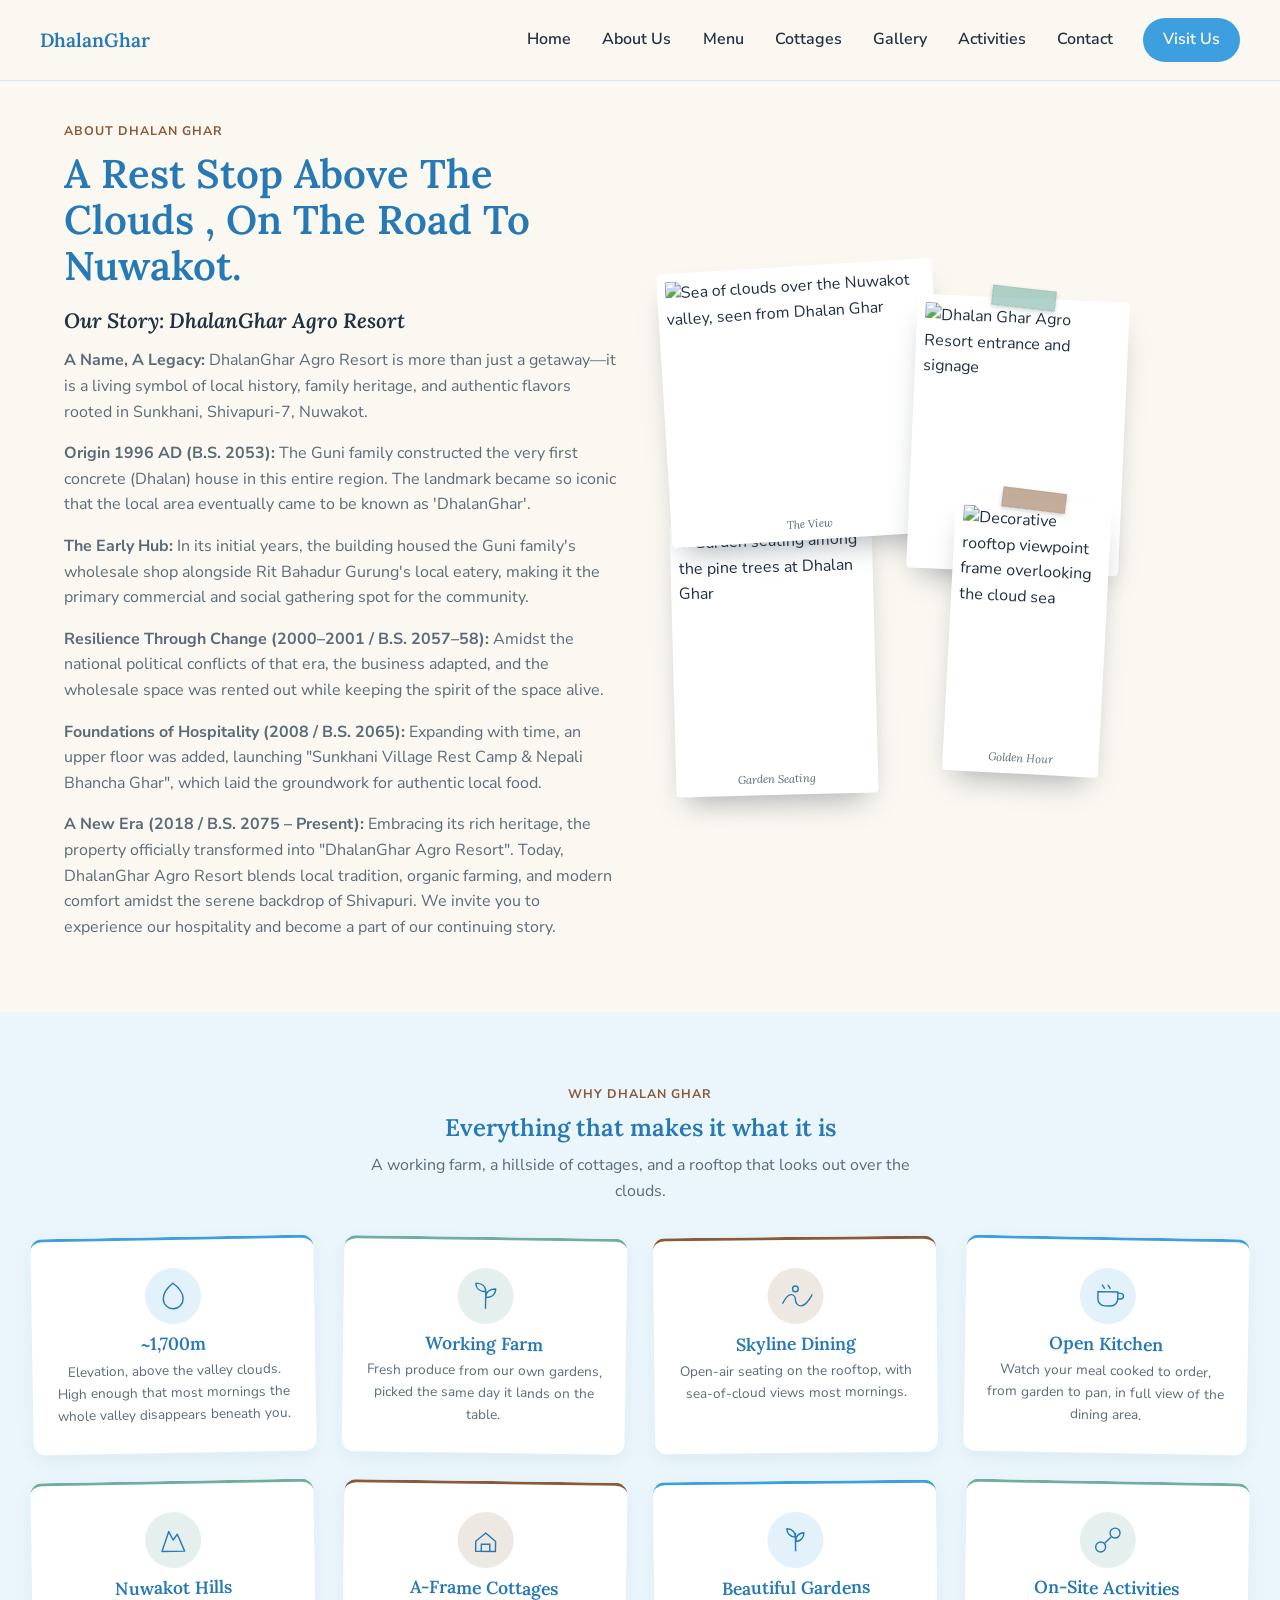
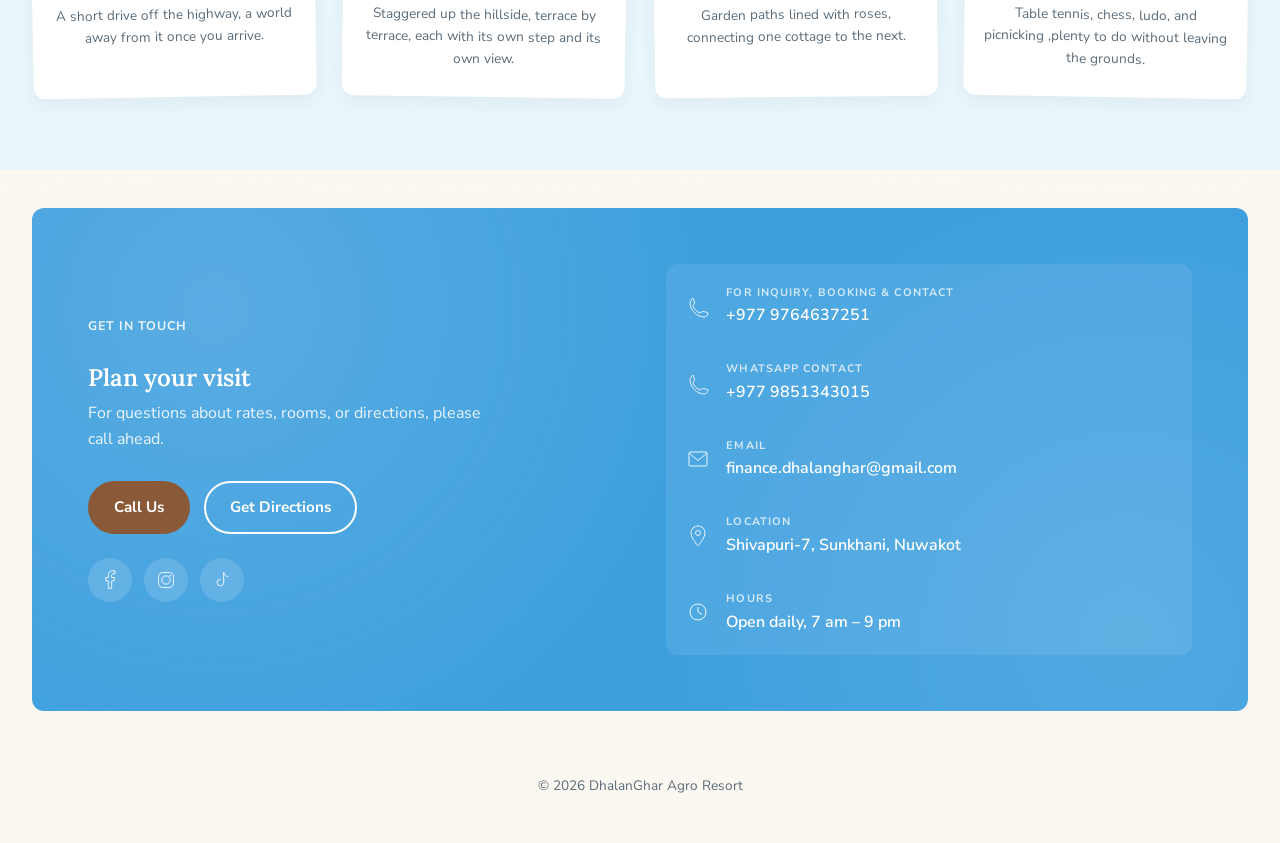
==== commit a3912d11: "Add files via upload" ====
--- a/index_about.html
+++ b/index_about.html
@@ -3,7 +3,7 @@
 <head>
 <meta charset="UTF-8">
 <meta name="viewport" content="width=device-width, initial-scale=1.0">
-<title>Dhalan Ghar Agro Resort</title>
+<title>About Us — Dhalan Ghar Agro Resort</title>
 <link rel="preconnect" href="https://fonts.googleapis.com">
 <link rel="preconnect" href="https://fonts.gstatic.com" crossorigin>
 <link href="https://fonts.googleapis.com/css2?family=Lora:ital,wght@0,500;0,600;1,500&family=Nunito+Sans:wght@400;500;600;700&display=swap" rel="stylesheet">
@@ -12,7 +12,7 @@
 <body>
 
 <header class="nav">
-  <a href="index.html" class="nav__mark">Dhalan Ghar</a>
+  <a href="index.html" class="nav__mark">DhalanGhar</a>
 
   <button class="nav__toggle" id="navToggle" aria-label="Toggle menu" aria-expanded="false" aria-controls="navLinks">
     <span></span><span></span><span></span>
@@ -37,27 +37,20 @@
     <div class="about-hero__grid">
       <div class="about-hero__text">
         <p class="eyebrow eyebrow--dark">About Dhalan Ghar</p>
-        <h1>A rest stop above the clouds, on the road to Nuwakot.</h1>
-        <p>
-          DhalanGhar Agro Resort is much more than a resort because it is a testament to the rich culture of the place.
-<br><br>
-<b>1996 (B.S. 2053) – Founding Year:</b><br>
-                The Guni family built the first-ever Dhalan (concrete) house in this region. This structure gained popularity to the point where the whole place started getting referred to as "DhalanGhar".
-<br><br>
-<b>First Gathering Spot: </b><br>
-                In the early days, the building served as a warehouse for the Guni Family Wholesale Store and the restaurant of Rit Bahadur Gurung in this locality. It became the hub of economic and social activities of the community.
-<br><br>
-<b>Adaptation to Change (2000-2001/B.S. 2057-58):</b><br>
-                 Keeping in view the socio-political situation of the country at the time, the business premises were rented out but the spirit remained the same.
-<br><br>
-<b>Beginning of the Culture of Hospitality (2008/ B.S. 2065):</b><br>
-
-                With time, the building expanded to include another floor and opened "Sunkhani Village Rest Camp & Nepali Bhancha Ghar", which set the foundation of authentic food and accommodation service.
-<br><br>
-<b>The New Era (2018 / B.S. 2075 – Till Date):</b><br>
-In recognition of their history, the name was officially changed to "DhalanGhar Agro Resort".
-DhalanGhar Agro Resort is now a place where local culture, organic farming, and contemporary comforts come together within the serene environment of Shivapuri. We welcome you to be part of our story.<br>
-        </p>
+        <h1>A Rest Stop Above The Clouds , On The Road To Nuwakot.</h1>
+        <h3 class="about-hero__story-title">Our Story: DhalanGhar Agro Resort</h3>
+
+        <p><b>A Name, A Legacy: </b>DhalanGhar Agro Resort is more than just a getaway—it is a living symbol of local history, family heritage, and authentic flavors rooted in Sunkhani, Shivapuri-7, Nuwakot.</p>
+
+        <p><b>Origin 1996 AD (B.S. 2053): </b>The Guni family constructed the very first concrete (Dhalan) house in this entire region. The landmark became so iconic that the local area eventually came to be known as 'DhalanGhar'.</p>
+
+        <p><b>The Early Hub: </b>In its initial years, the building housed the Guni family's wholesale shop alongside Rit Bahadur Gurung's local eatery, making it the primary commercial and social gathering spot for the community.</p>
+
+        <p><b>Resilience Through Change (2000–2001 / B.S. 2057–58): </b>Amidst the national political conflicts of that era, the business adapted, and the wholesale space was rented out while keeping the spirit of the space alive.</p>
+
+        <p><b>Foundations of Hospitality (2008 / B.S. 2065): </b>Expanding with time, an upper floor was added, launching "Sunkhani Village Rest Camp & Nepali Bhancha Ghar", which laid the groundwork for authentic local food.</p>
+
+        <p><b>A New Era (2018 / B.S. 2075 – Present): </b>Embracing its rich heritage, the property officially transformed into "DhalanGhar Agro Resort". Today, DhalanGhar Agro Resort blends local tradition, organic farming, and modern comfort amidst the serene backdrop of Shivapuri. We invite you to experience our hospitality and become a part of our continuing story.</p>
       </div>
 
 
@@ -161,7 +154,7 @@
   </div>
 
   <!-- CONTACT -->
- <section class="contact" id="contact">
+<section class="contact" id="contact">
     <div class="contact__inner">
       <div class="contact__intro">
         <p class="eyebrow">Get in Touch</p>
@@ -195,7 +188,7 @@
         </a>
         <a class="contact__row" href="mailto:shankerzee@gmail.com">
           <svg viewBox="0 0 48 48"><rect x="6" y="10" width="36" height="28" rx="2" fill="none" stroke="currentColor" stroke-width="2"/><path d="M6 12l18 15L42 12" fill="none" stroke="currentColor" stroke-width="2"/></svg>
-          <div><span>Email</span>shankerzee@gmail.com</div>
+          <div><span>Email</span>finance.dhalanghar@gmail.com</div>
         </a>
         <div class="contact__row contact__row--static">
           <svg viewBox="0 0 48 48"><path d="M24 4c-8 0-14 6-14 14 0 10 14 26 14 26s14-16 14-26c0-8-6-14-14-14z" fill="none" stroke="currentColor" stroke-width="2"/><circle cx="24" cy="18" r="5" fill="none" stroke="currentColor" stroke-width="2"/></svg>
@@ -208,11 +201,10 @@
       </div>
     </div>
   </section> 
-
 </main>
 
 <footer class="footer">
-  <p>© 2026 Dhalan Ghar Agro Resort</p>
+  <p>© 2026 DhalanGhar Agro Resort</p>
 </footer>
 
 <script src="script.js"></script>
--- a/style.css
+++ b/style.css
@@ -2300,3 +2300,205 @@
     object-position: 50% 75%;
   }
 }
+/* =========================================================
+   Cottages page — "Inside the Cottages" photo collage.
+   Replaces the empty dashed placeholder box with two real
+   resort photos (hillside + roses), layered like a casual
+   snapshot pair. Appended only — nothing above is touched.
+   ========================================================= */
+
+.inside__photo {
+  border: none;
+  background: none;
+  padding: 0;
+}
+
+.inside__photo-grid {
+  position: relative;
+  height: 100%;
+  min-height: 100%;
+}
+
+.inside__photo-item {
+  position: absolute;
+  border-radius: var(--radius);
+  overflow: hidden;
+  border: 6px solid var(--cloud);
+  box-shadow: 0 14px 30px rgba(30, 20, 10, 0.18);
+}
+
+.inside__photo-item img {
+  display: block;
+  width: 100%;
+  height: 100%;
+  object-fit: cover;
+}
+
+.inside__photo-item--main {
+  top: 0;
+  left: 0;
+  width: 76%;
+  height: 78%;
+  transform: rotate(-2deg);
+  z-index: 1;
+}
+
+.inside__photo-item--accent {
+  bottom: 0;
+  right: 0;
+  width: 52%;
+  height: 52%;
+  transform: rotate(3deg);
+  z-index: 2;
+}
+
+/* =========================================================
+   Cottages page — villa spotlight layout.
+   Replaces the old card grid (price + Enquire button) with a
+   purely presentational alternating photo/text spread — no
+   pricing, no CTA, since enquiries aren't being taken right
+   now. The old "Inside the Cottages" section has been removed
+   from the page; its CSS above is left in place, unused.
+   Appended only — nothing above is touched.
+   ========================================================= */
+
+.villa-spotlight {
+  display: flex;
+  flex-direction: column;
+  gap: 3rem;
+  margin-top: 2rem;
+}
+
+.villa-spotlight__item {
+  display: flex;
+  flex-direction: column;
+  gap: 1.5rem;
+}
+
+.villa-spotlight__media {
+  border-radius: var(--radius);
+  overflow: hidden;
+  box-shadow: 0 14px 30px -14px rgba(34, 49, 64, 0.28);
+  aspect-ratio: 4 / 3;
+}
+
+.villa-spotlight__media img {
+  width: 100%;
+  height: 100%;
+  object-fit: cover;
+  display: block;
+}
+
+.villa-spotlight__body {
+  padding: 0 0.25rem;
+}
+
+.villa-spotlight__eyebrow {
+  font-size: 0.78rem;
+  font-weight: 700;
+  letter-spacing: 0.05em;
+  text-transform: uppercase;
+  color: var(--mint-deep);
+  margin-bottom: 0.35rem;
+}
+
+.villa-spotlight__title {
+  font-family: var(--font-display);
+  font-style: italic;
+  font-weight: 600;
+  font-size: 1.8rem;
+  color: var(--ink);
+  margin-bottom: 0.6rem;
+}
+
+.villa-spotlight__desc {
+  color: var(--ink-soft);
+  margin-bottom: 1rem;
+  max-width: 42ch;
+}
+
+.villa-spotlight__tags {
+  display: flex;
+  flex-wrap: wrap;
+  gap: 0.4rem;
+  list-style: none;
+  padding: 0;
+  margin: 0;
+}
+
+.villa-spotlight__tags li {
+  font-size: 0.72rem;
+  font-weight: 700;
+  letter-spacing: 0.02em;
+  color: var(--mint-deep);
+  background: var(--sky-pale);
+  border-radius: 999px;
+  padding: 0.3rem 0.7rem;
+}
+
+@media (min-width: 768px) {
+  .villa-spotlight__item {
+    flex-direction: row;
+    align-items: center;
+    gap: 3rem;
+  }
+  .villa-spotlight__media,
+  .villa-spotlight__body {
+    flex: 1;
+  }
+  .villa-spotlight__media {
+    aspect-ratio: 5 / 4;
+  }
+  .villa-spotlight__item--reverse {
+    flex-direction: row-reverse;
+  }
+}
+/* =========================================================
+   About page — story section heading.
+   The "Our Story" heading was previously an <h3> nested
+   inside a <p>, which is invalid HTML. It's now its own
+   element; this rule gives it the same visual weight it had
+   before. Appended only — nothing above is touched.
+   ========================================================= */
+
+.about-hero__story-title {
+  font-family: var(--font-display);
+  font-style: italic;
+  font-weight: 600;
+  font-size: 1.3rem;
+  color: var(--ink);
+  margin-bottom: 1rem;
+}
+
+/* =========================================================
+   Cottages page — nightly price + subtle daycation note.
+   Price sits inside each villa-spotlight card, styled but
+   without a pricing table or CTA button. The daycation line
+   is a quiet aside under the section intro, not a callout.
+   Appended only — nothing above is touched.
+   ========================================================= */
+
+.villa-spotlight__price {
+  font-family: var(--font-display);
+  font-style: italic;
+  font-weight: 600;
+  font-size: 1.15rem;
+  color: var(--mint-deep);
+  margin-bottom: 1rem;
+}
+
+.villa-spotlight__price span {
+  font-family: var(--font-body);
+  font-style: normal;
+  font-weight: 400;
+  font-size: 0.78rem;
+  color: var(--ink-soft);
+}
+
+.cottages__note {
+  font-size: 0.82rem;
+  color: var(--ink-soft);
+  font-style: italic;
+  margin-top: 0.5rem;
+  margin-bottom: 0;
+}
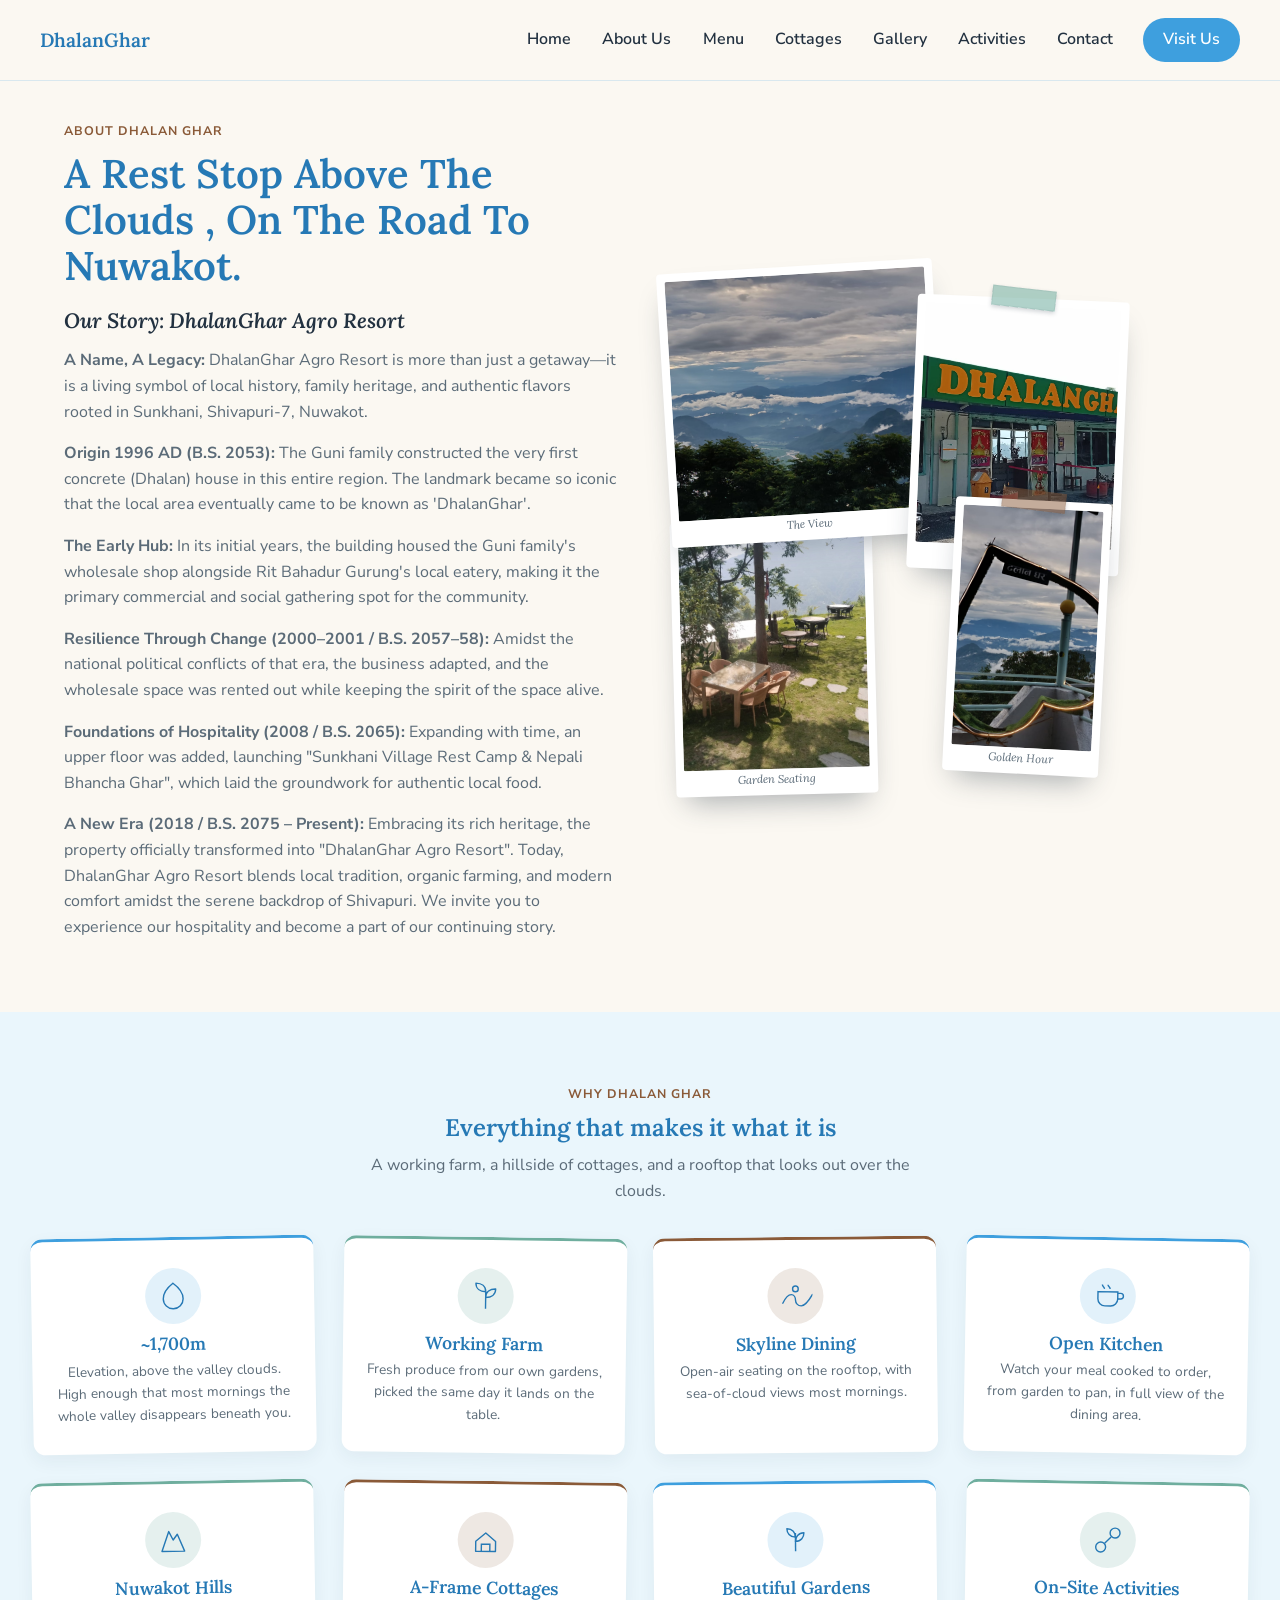
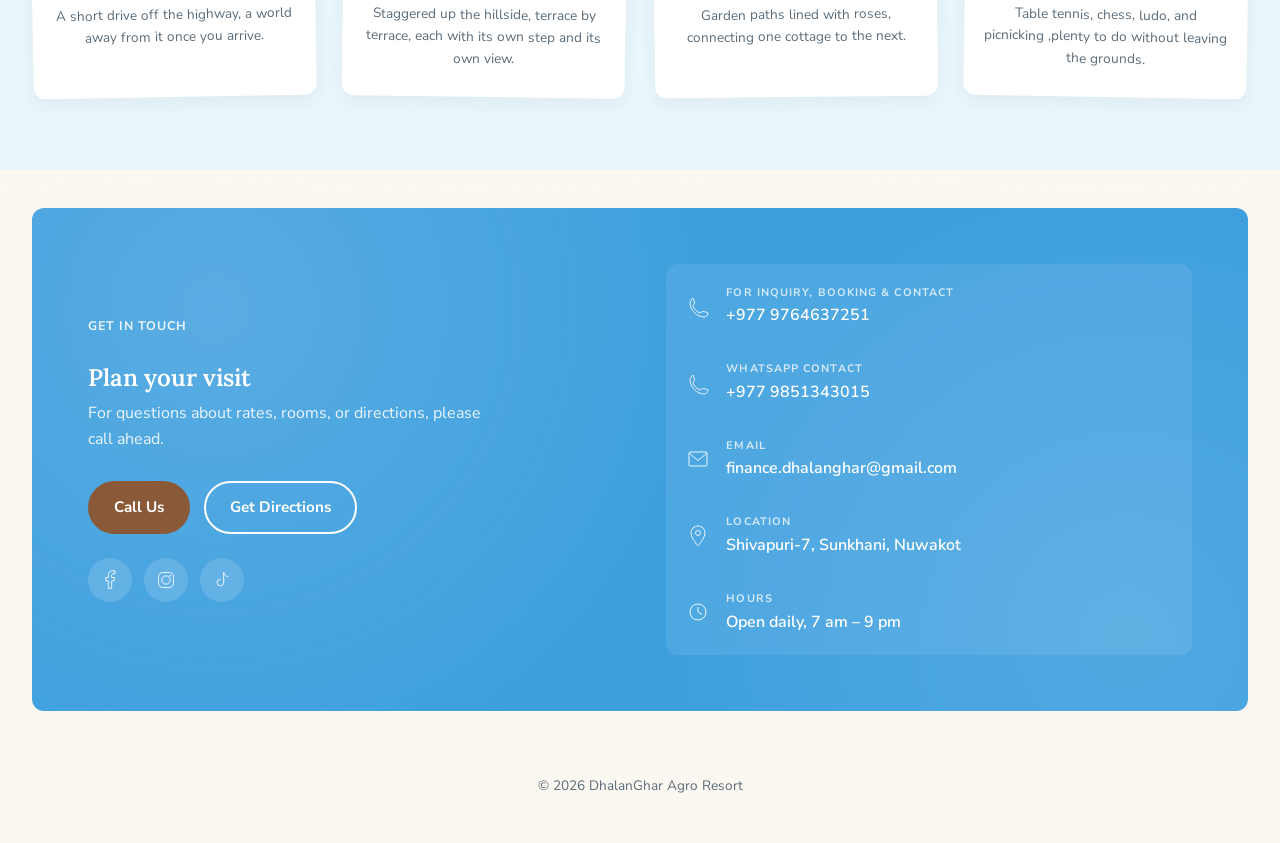
==== commit cb758085: "Update index_about.html" ====
--- a/index_about.html
+++ b/index_about.html
@@ -56,21 +56,21 @@
 
       <div class="polaroid-stack">
         <figure class="polaroid polaroid--1">
-          <img src="images/about/hero-cloudsea.jpeg" alt="Sea of clouds over the Nuwakot valley, seen from Dhalan Ghar">
+          <img src="images/hero-cloudsea.jpeg" alt="Sea of clouds over the Nuwakot valley, seen from Dhalan Ghar">
           <figcaption>The View</figcaption>
         </figure>
         <figure class="polaroid polaroid--2">
           <span class="polaroid__tape" aria-hidden="true"></span>
-          <img src="images/about/entrance-signage.jpeg" alt="Dhalan Ghar Agro Resort entrance and signage">
+          <img src="images/entrance-signage.jpeg" alt="Dhalan Ghar Agro Resort entrance and signage">
           <figcaption>Since 2012</figcaption>
         </figure>
         <figure class="polaroid polaroid--3">
-          <img src="images/about/garden-dining.jpeg" alt="Garden seating among the pine trees at Dhalan Ghar">
+          <img src="images/garden-dining.jpeg" alt="Garden seating among the pine trees at Dhalan Ghar">
           <figcaption>Garden Seating</figcaption>
         </figure>
         <figure class="polaroid polaroid--4">
           <span class="polaroid__tape polaroid__tape--alt" aria-hidden="true"></span>
-          <img src="images/about/rooftop-frame.jpeg" alt="Decorative rooftop viewpoint frame overlooking the cloud sea">
+          <img src="images/rooftop-frame.jpeg" alt="Decorative rooftop viewpoint frame overlooking the cloud sea">
           <figcaption>Golden Hour</figcaption>
         </figure>
       </div>
@@ -209,4 +209,4 @@
 
 <script src="script.js"></script>
 </body>
-</html>+</html>
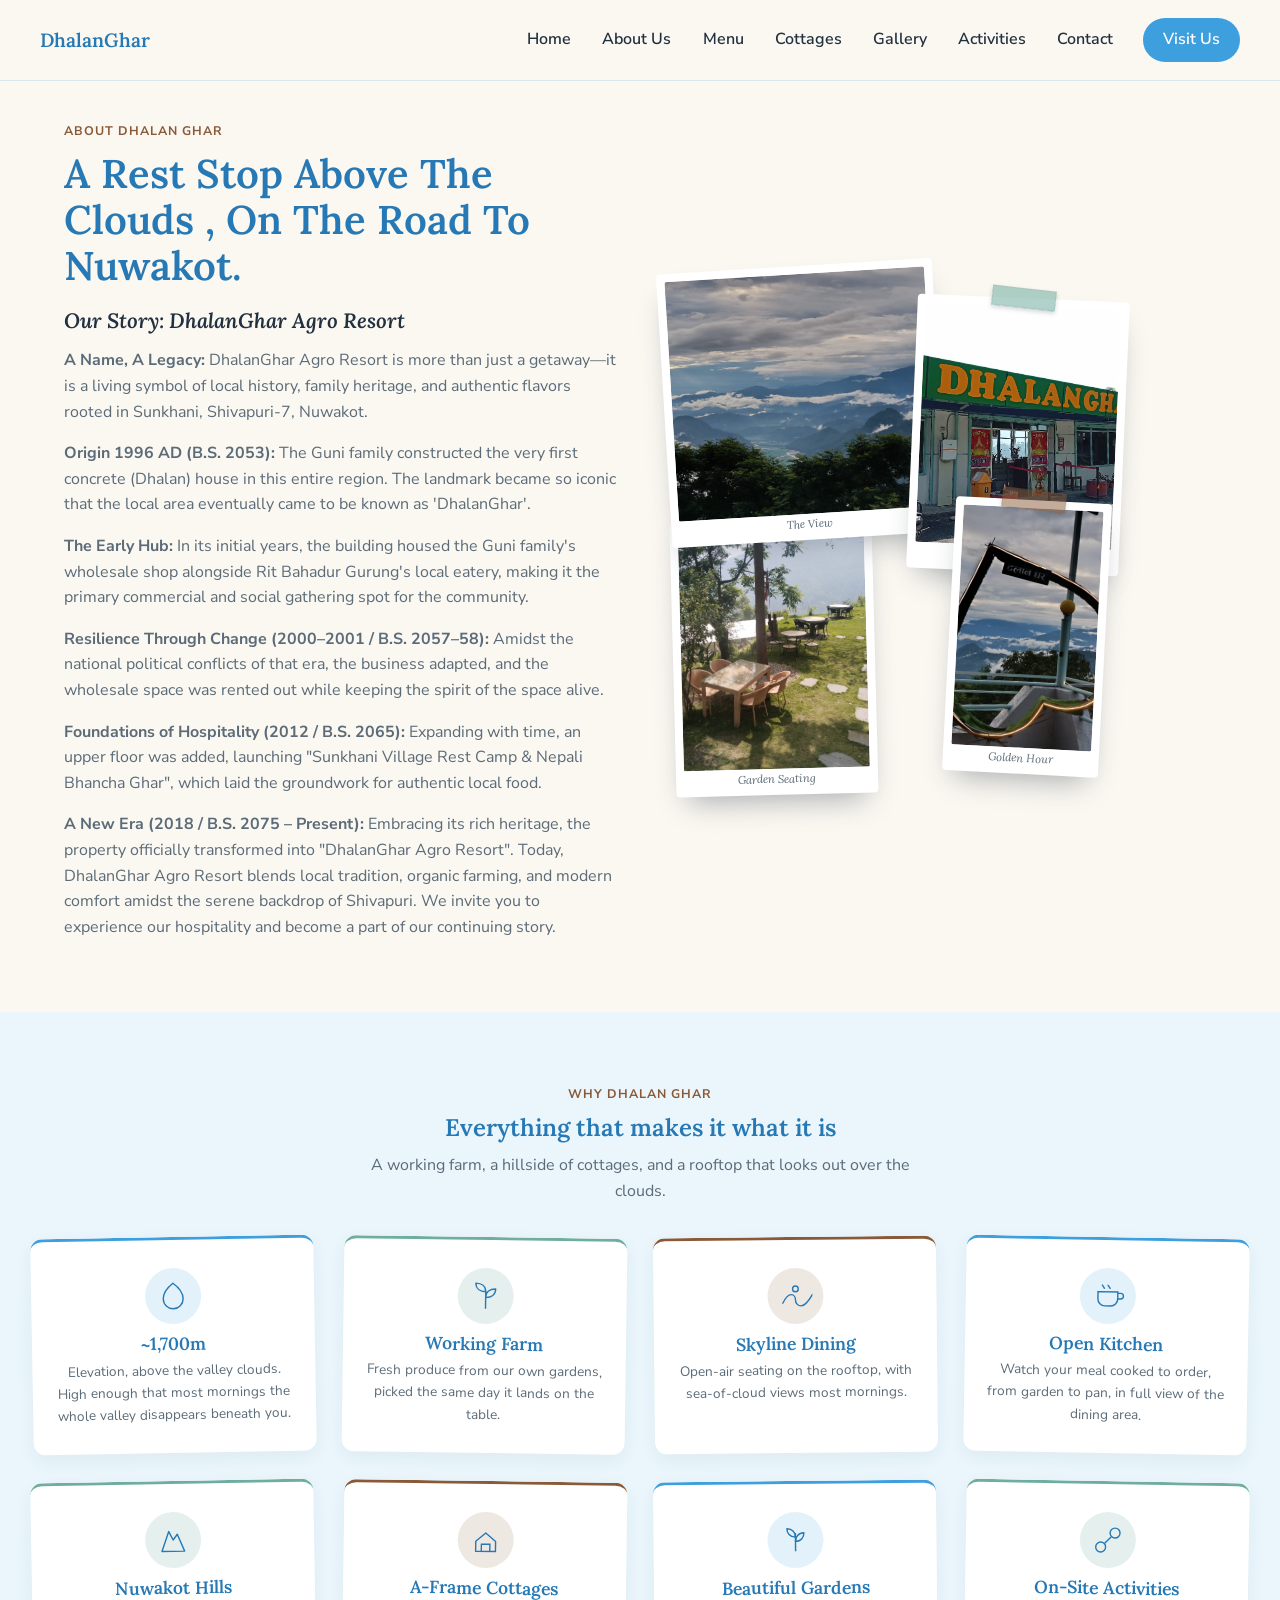
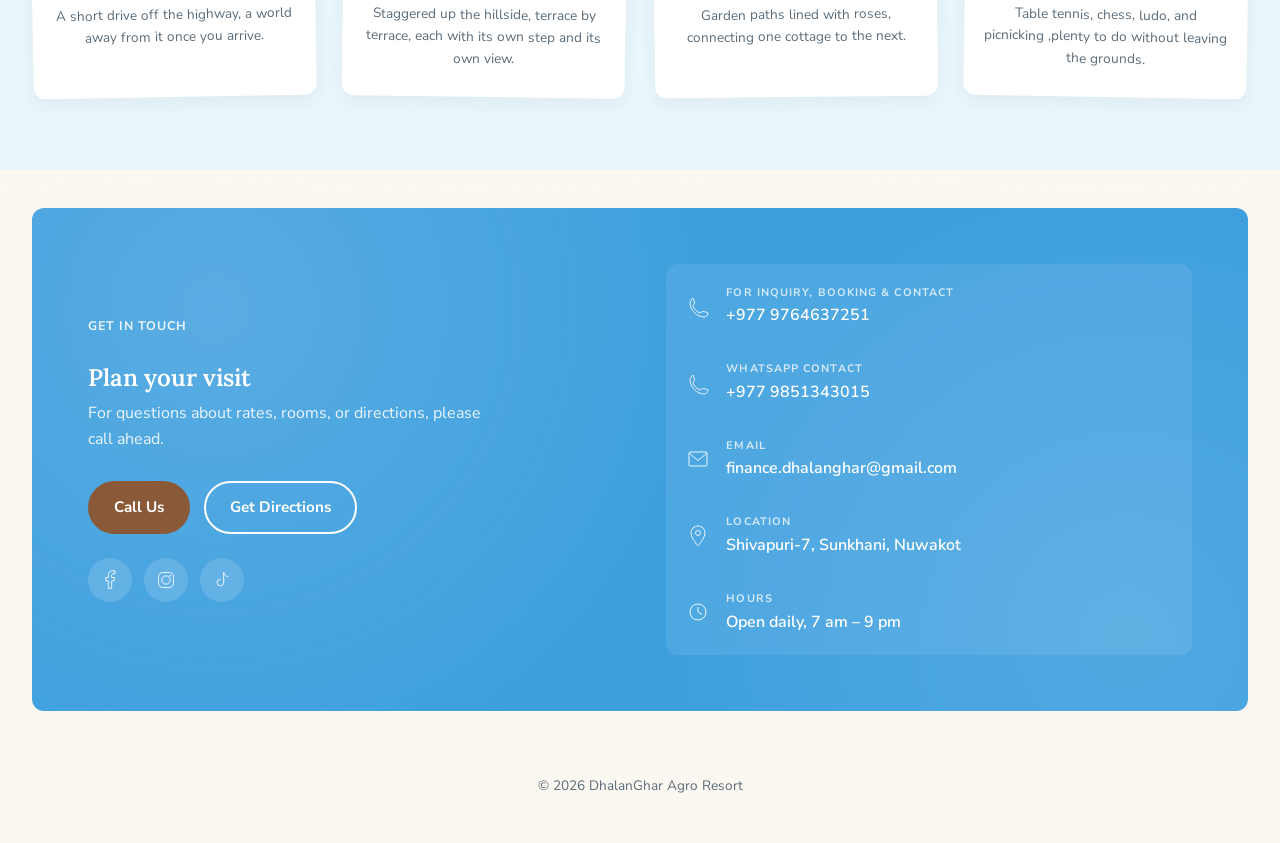
==== commit 0e9adbd0: "Update index_about.html" ====
--- a/index_about.html
+++ b/index_about.html
@@ -48,7 +48,7 @@
 
         <p><b>Resilience Through Change (2000–2001 / B.S. 2057–58): </b>Amidst the national political conflicts of that era, the business adapted, and the wholesale space was rented out while keeping the spirit of the space alive.</p>
 
-        <p><b>Foundations of Hospitality (2008 / B.S. 2065): </b>Expanding with time, an upper floor was added, launching "Sunkhani Village Rest Camp & Nepali Bhancha Ghar", which laid the groundwork for authentic local food.</p>
+        <p><b>Foundations of Hospitality (2012 / B.S. 2065): </b>Expanding with time, an upper floor was added, launching "Sunkhani Village Rest Camp & Nepali Bhancha Ghar", which laid the groundwork for authentic local food.</p>
 
         <p><b>A New Era (2018 / B.S. 2075 – Present): </b>Embracing its rich heritage, the property officially transformed into "DhalanGhar Agro Resort". Today, DhalanGhar Agro Resort blends local tradition, organic farming, and modern comfort amidst the serene backdrop of Shivapuri. We invite you to experience our hospitality and become a part of our continuing story.</p>
       </div>
